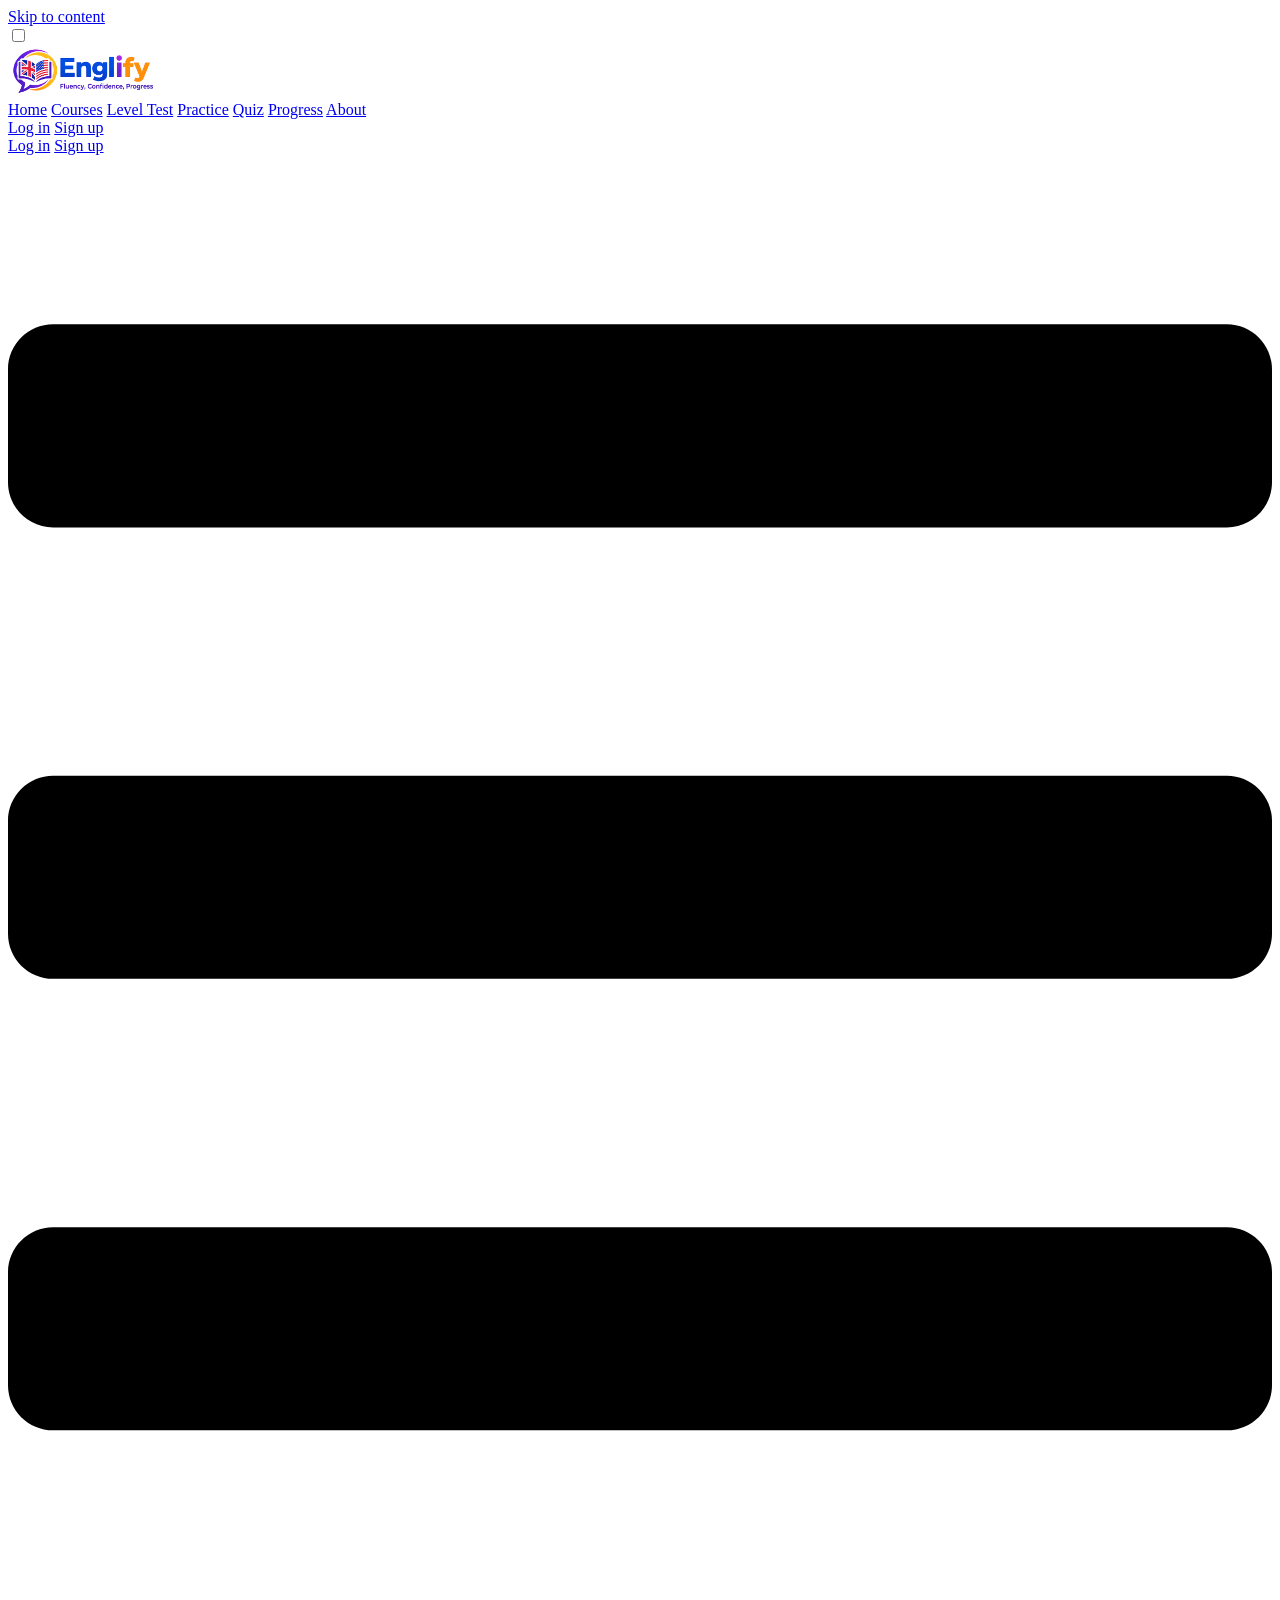
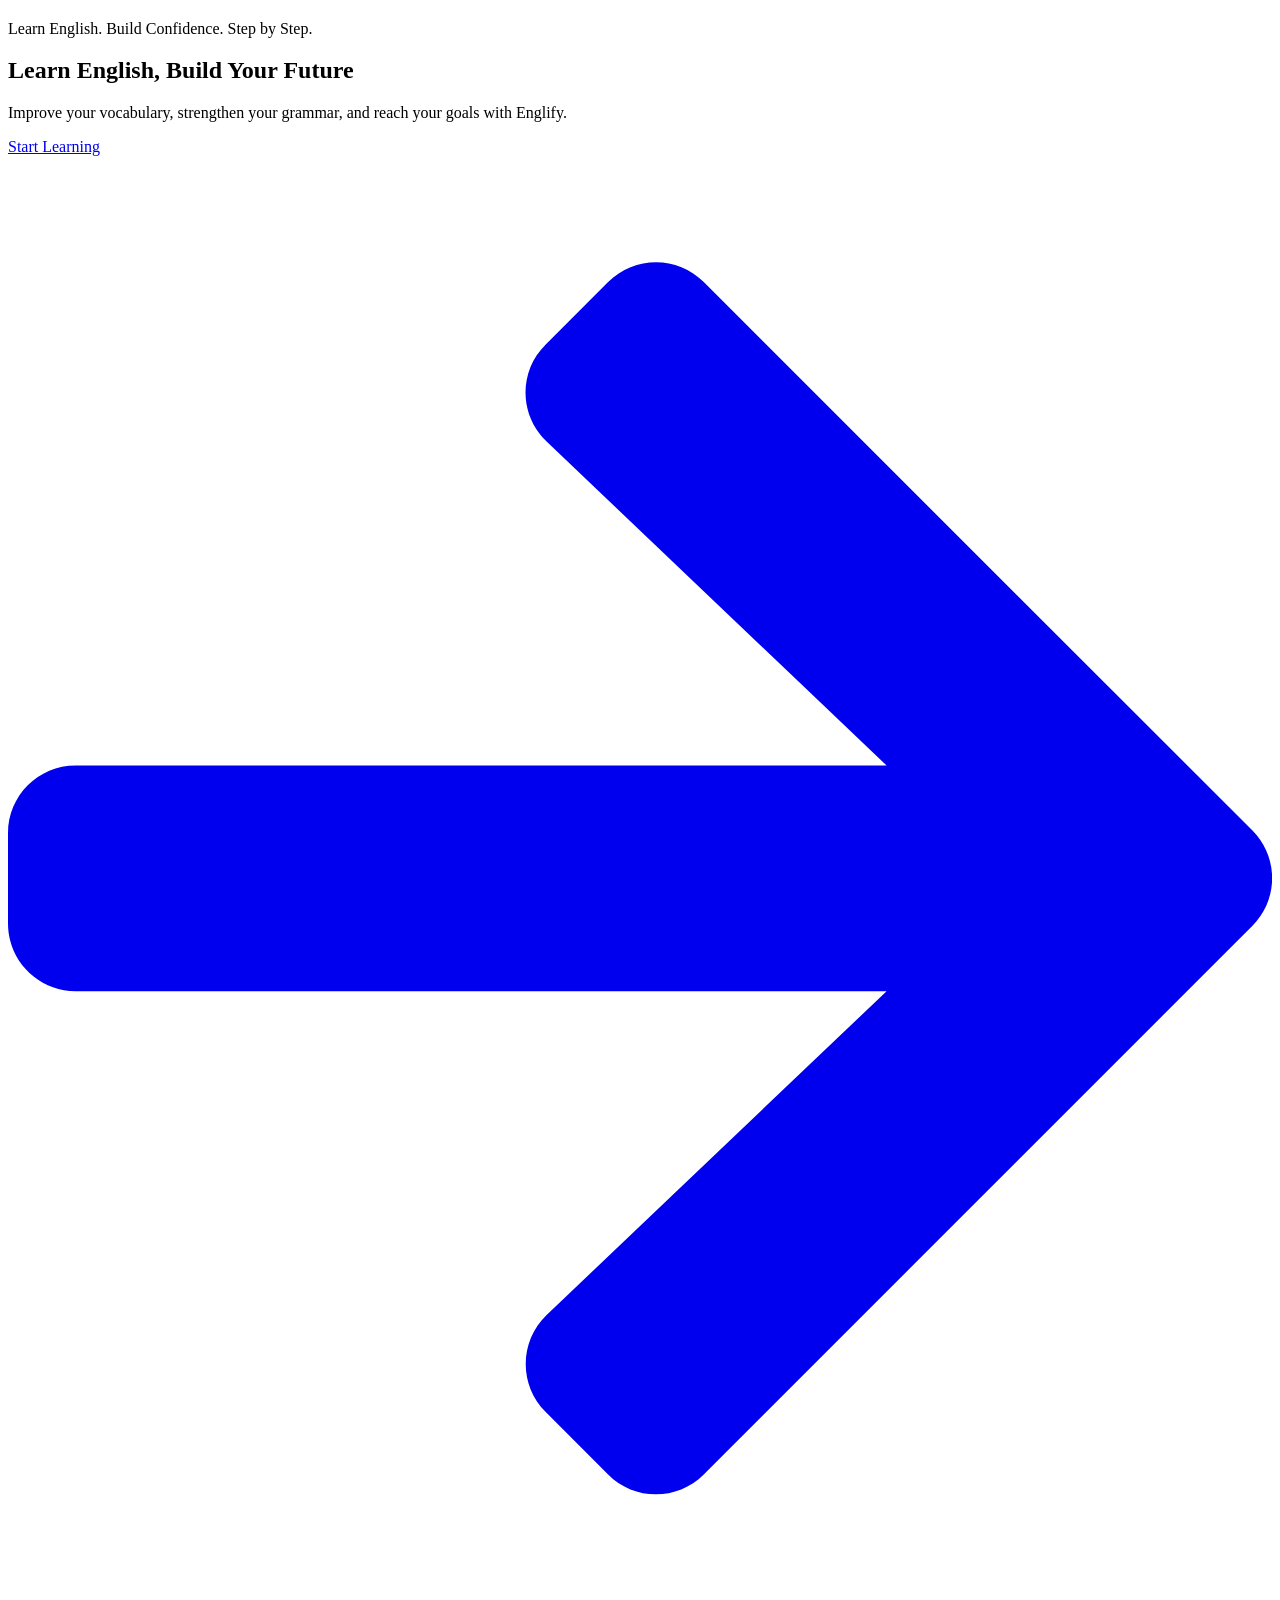
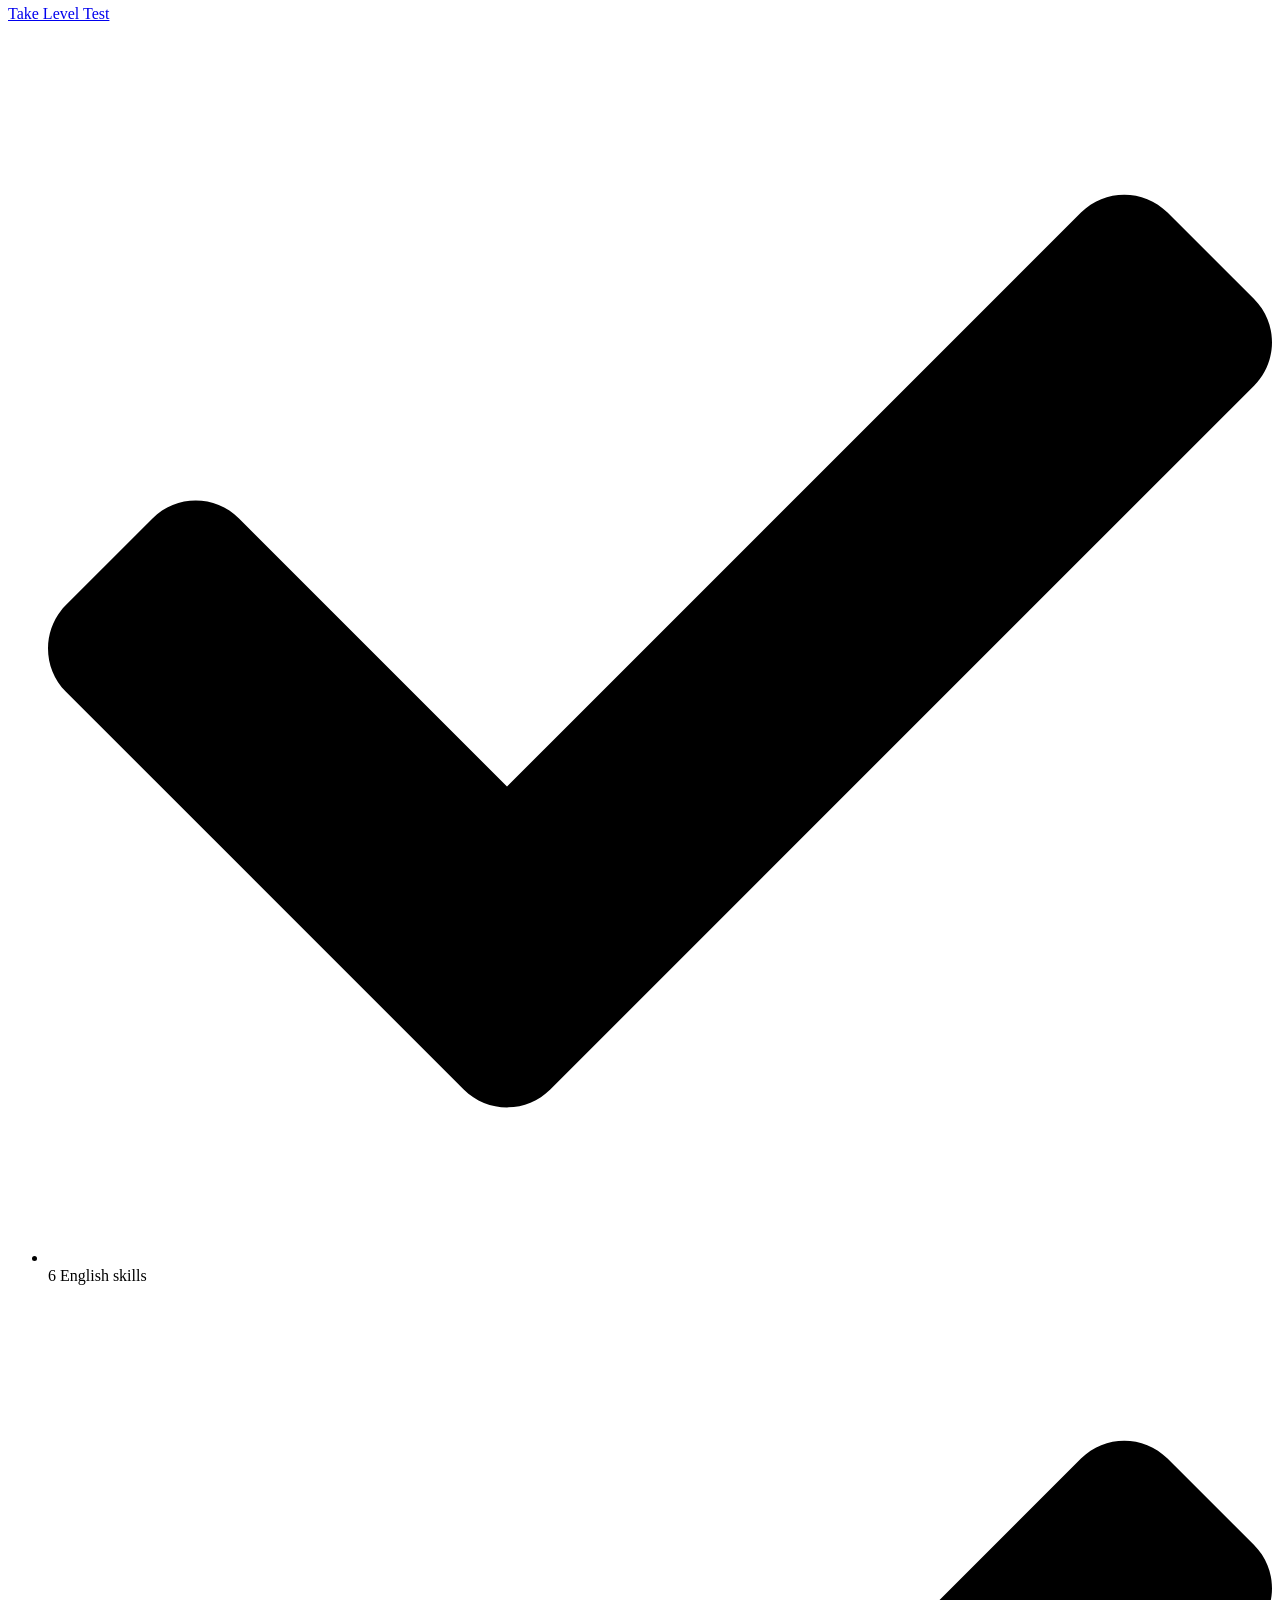
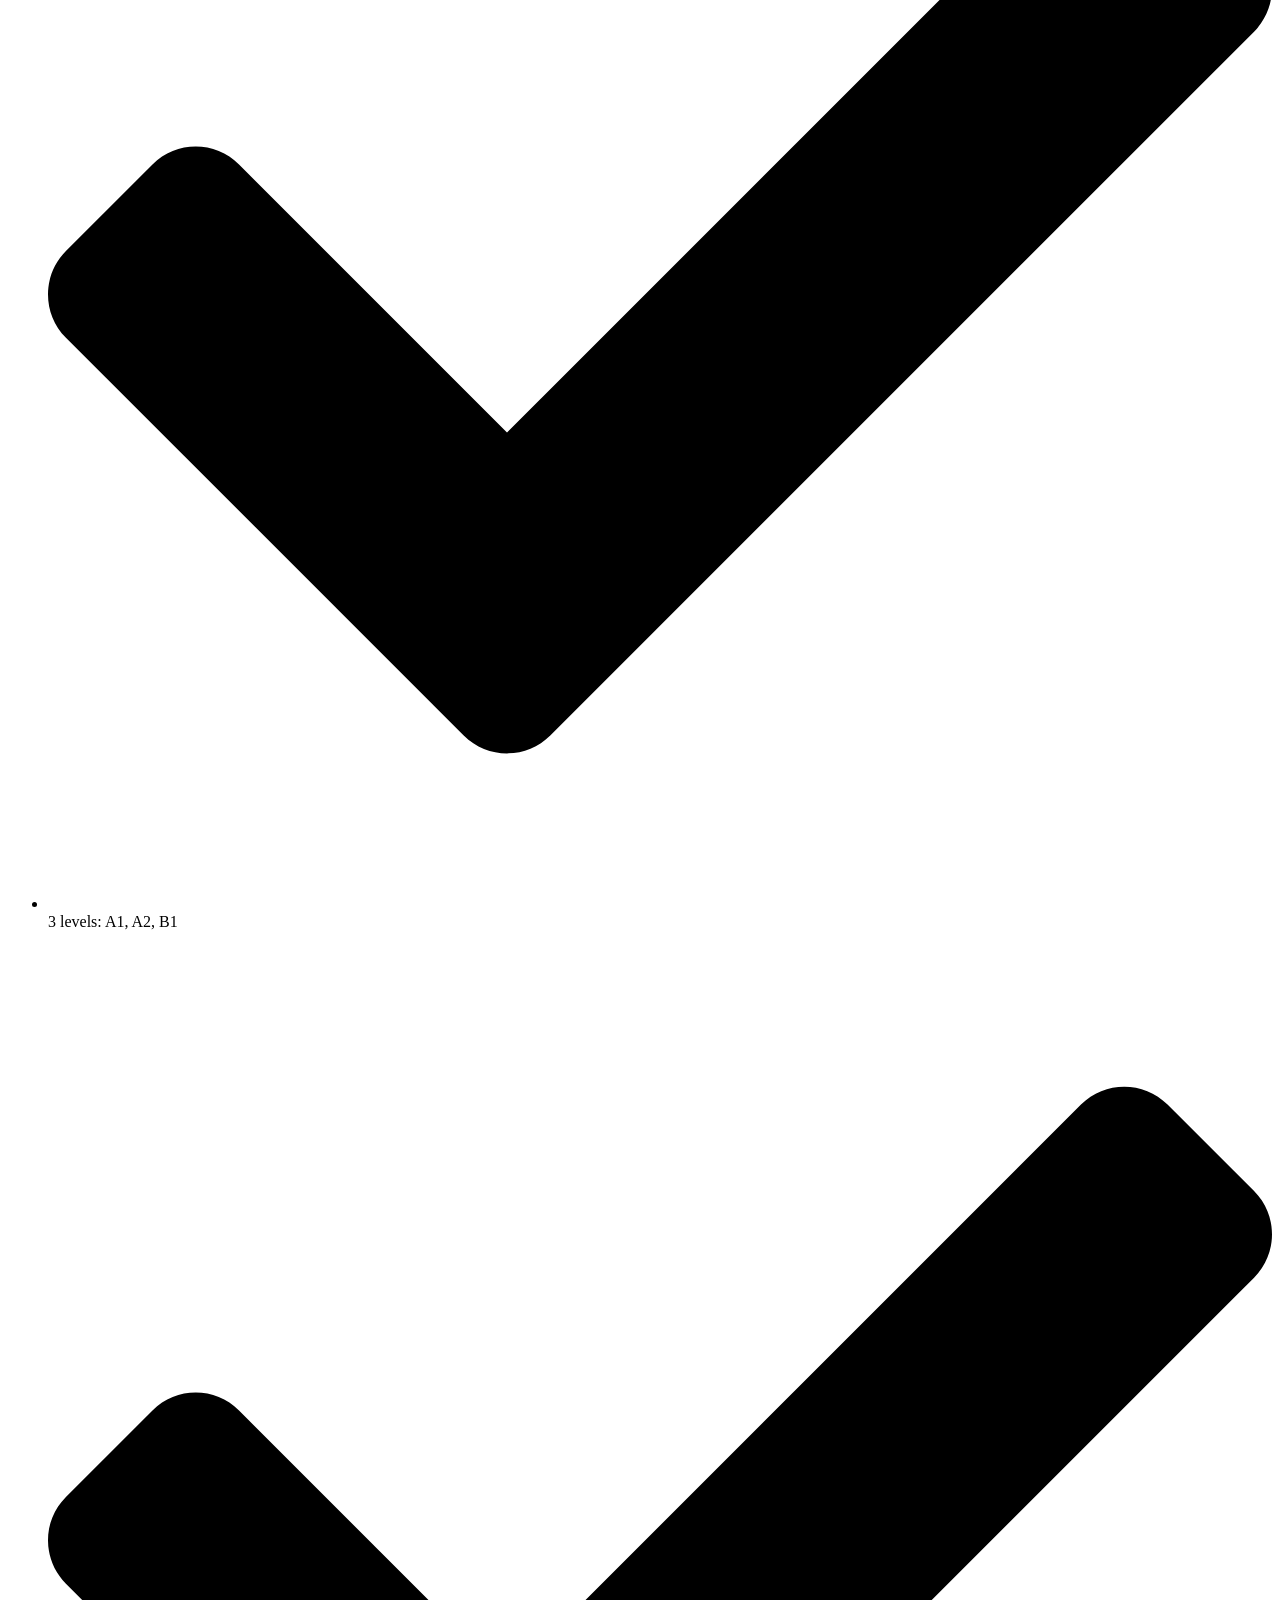
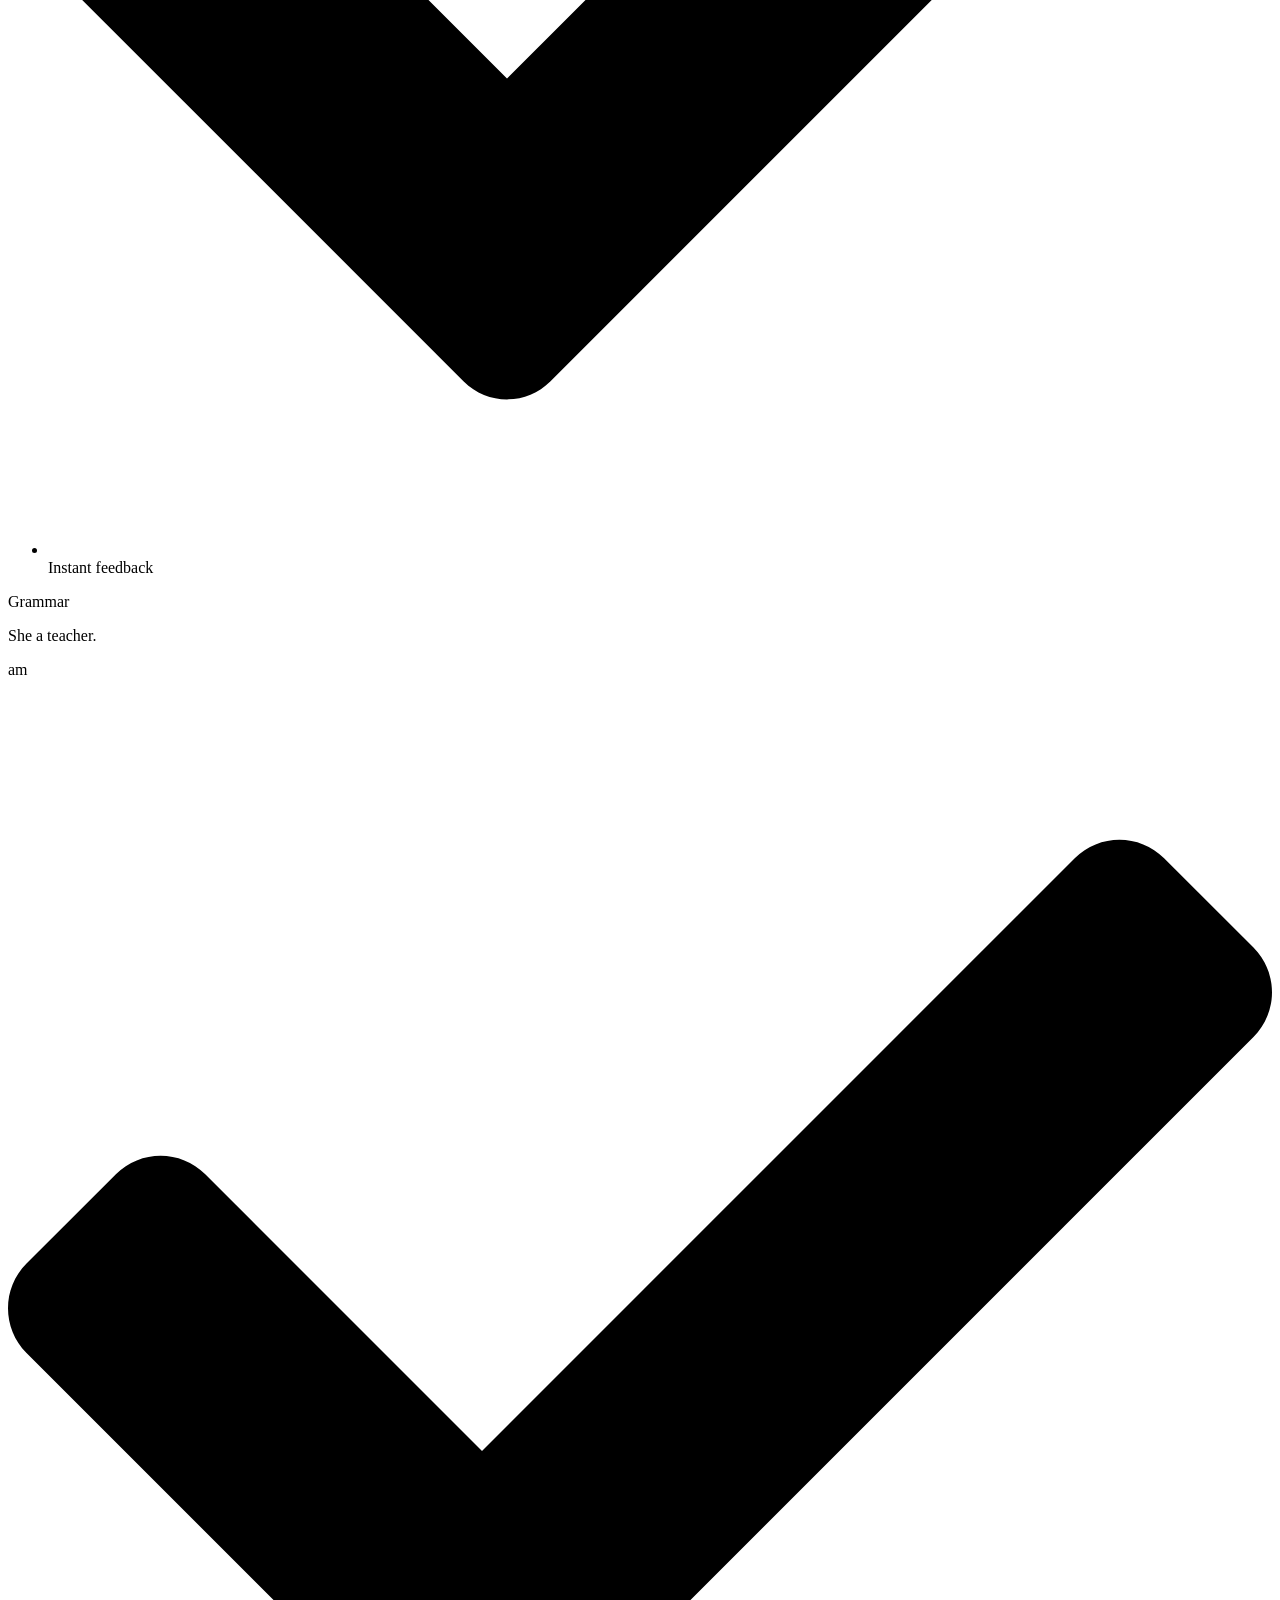
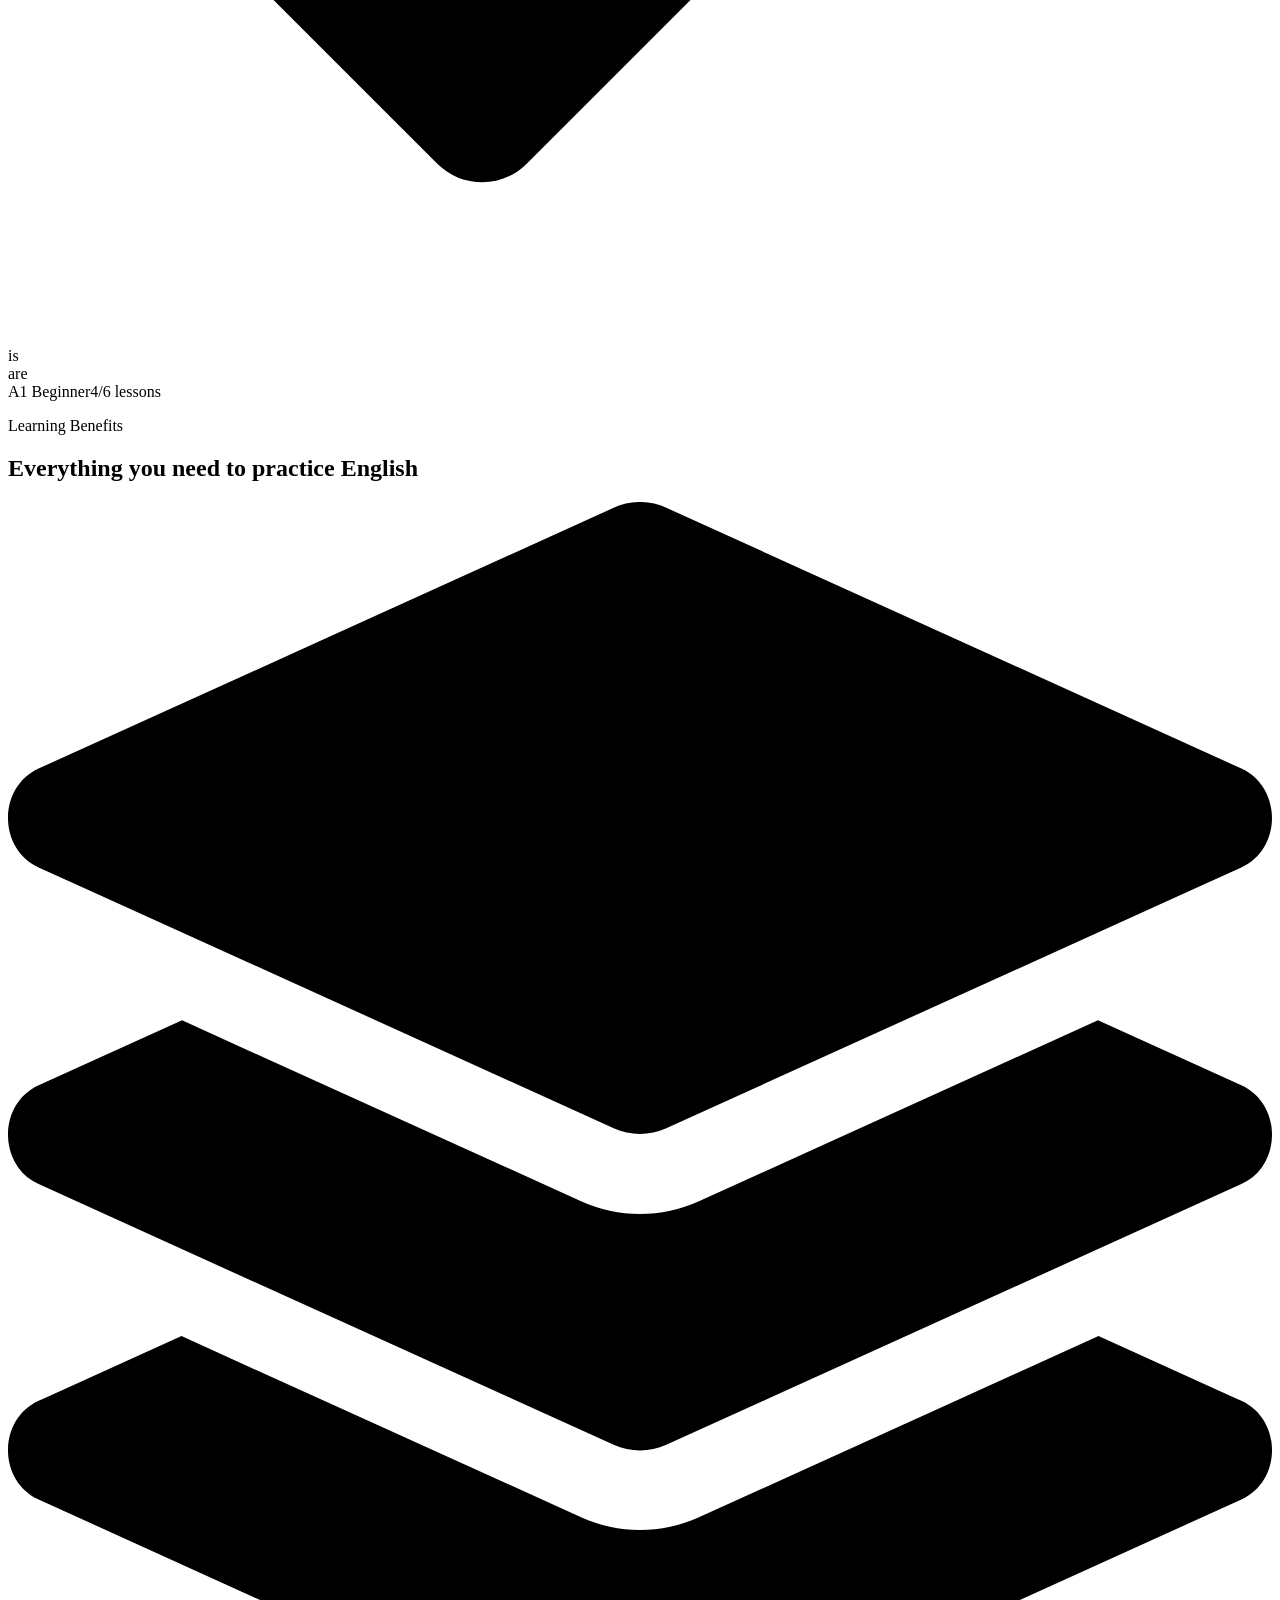
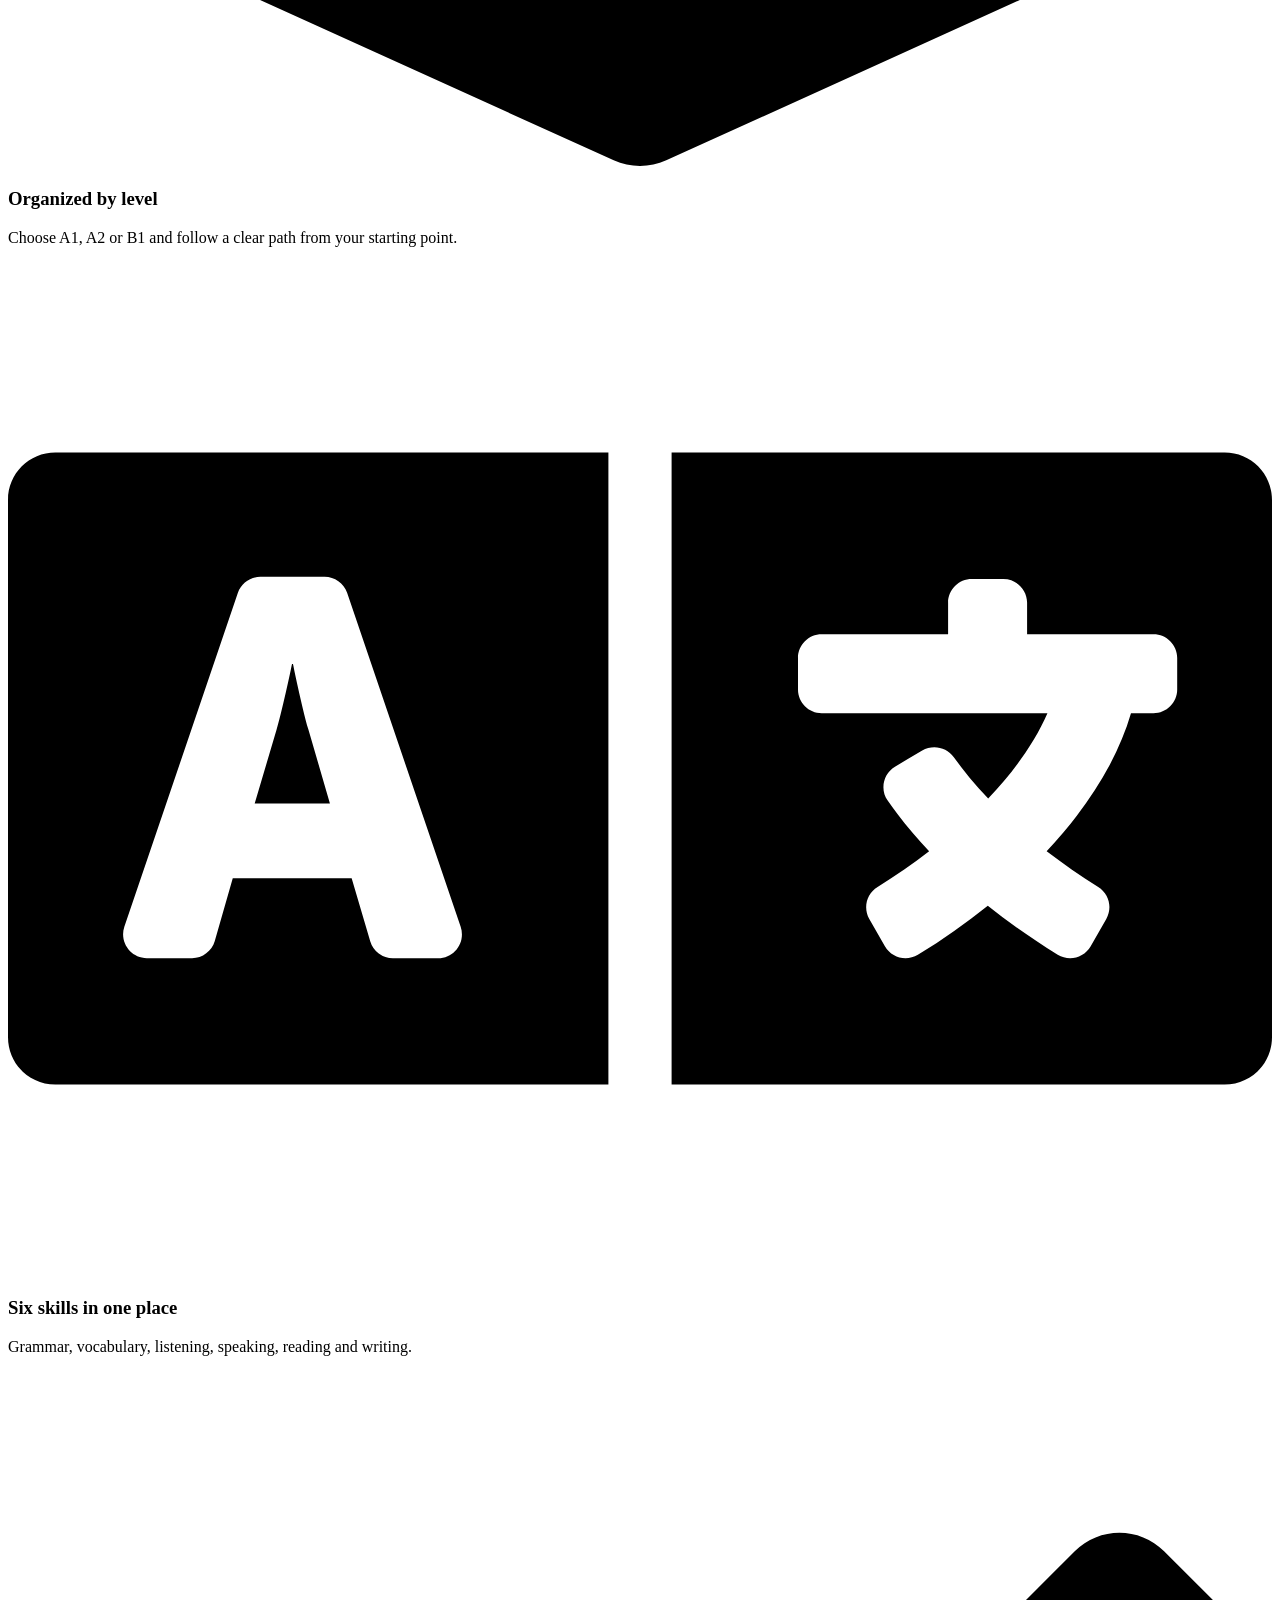
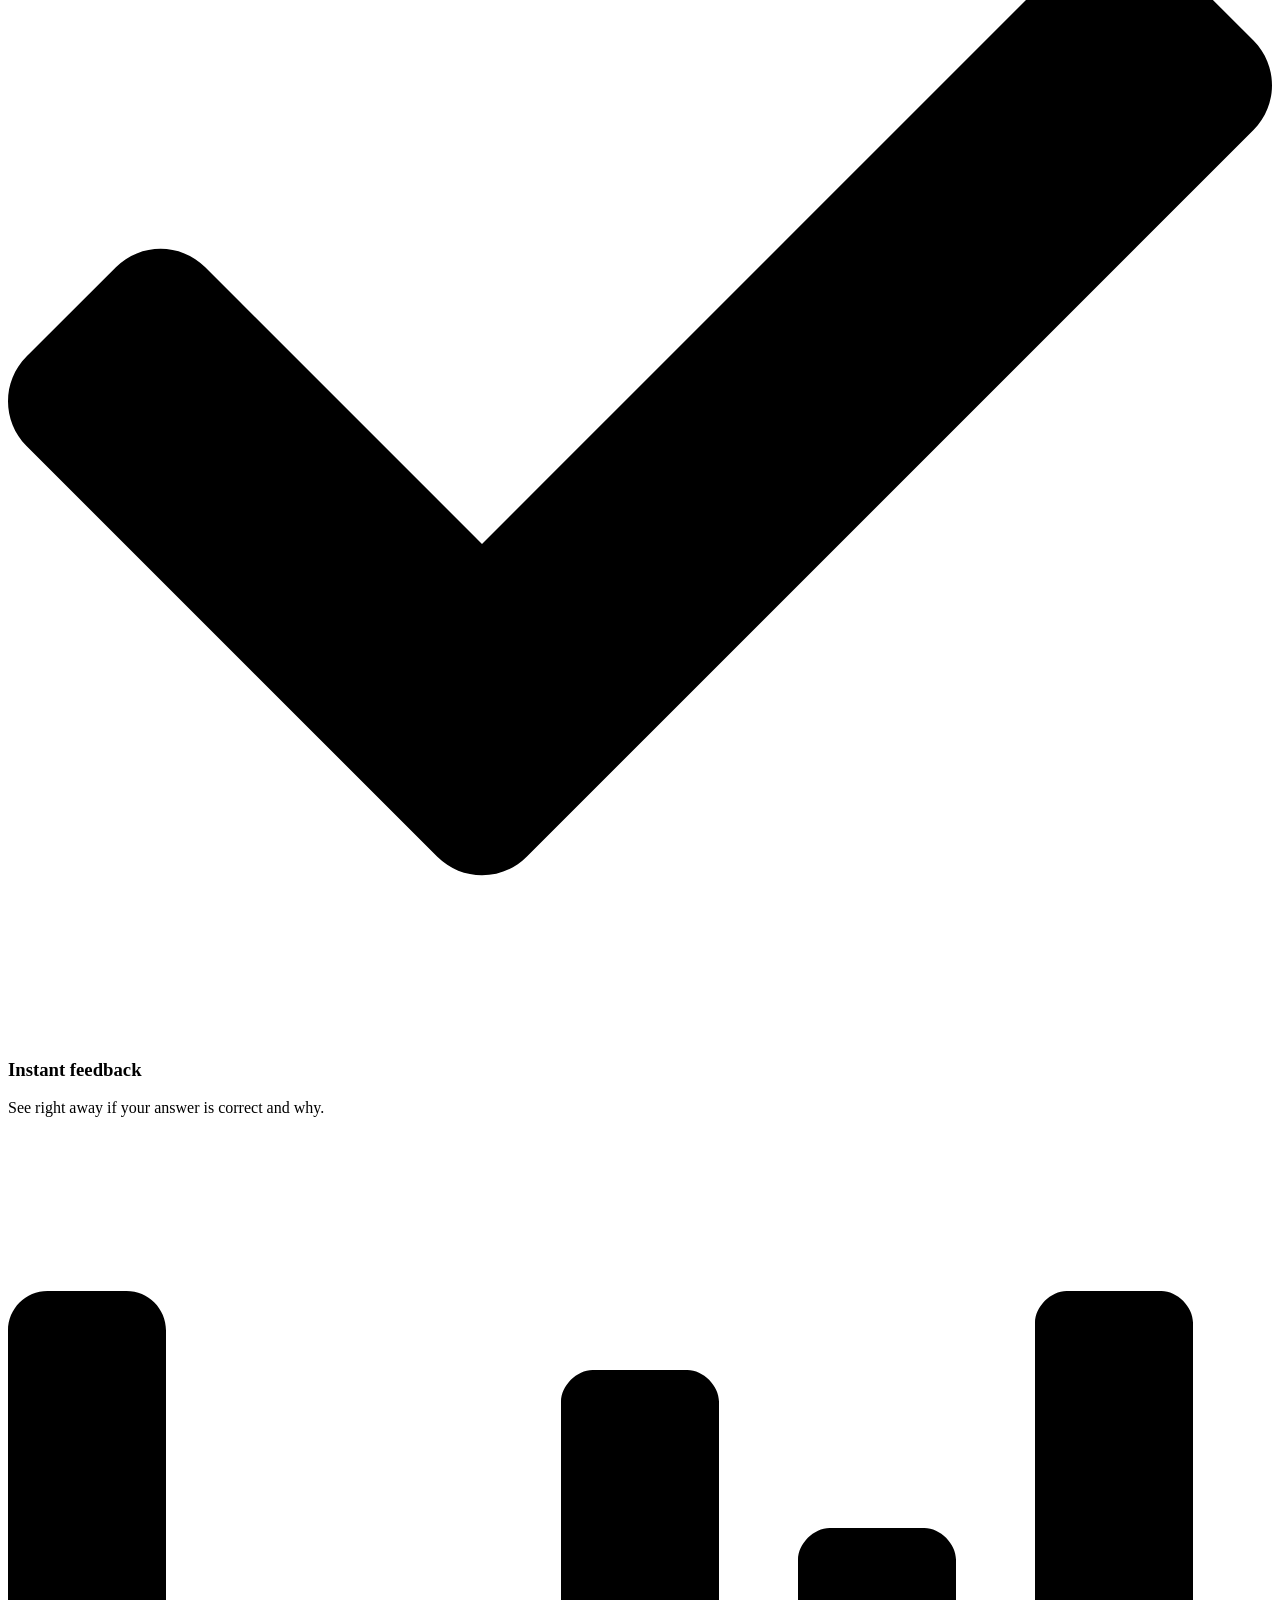
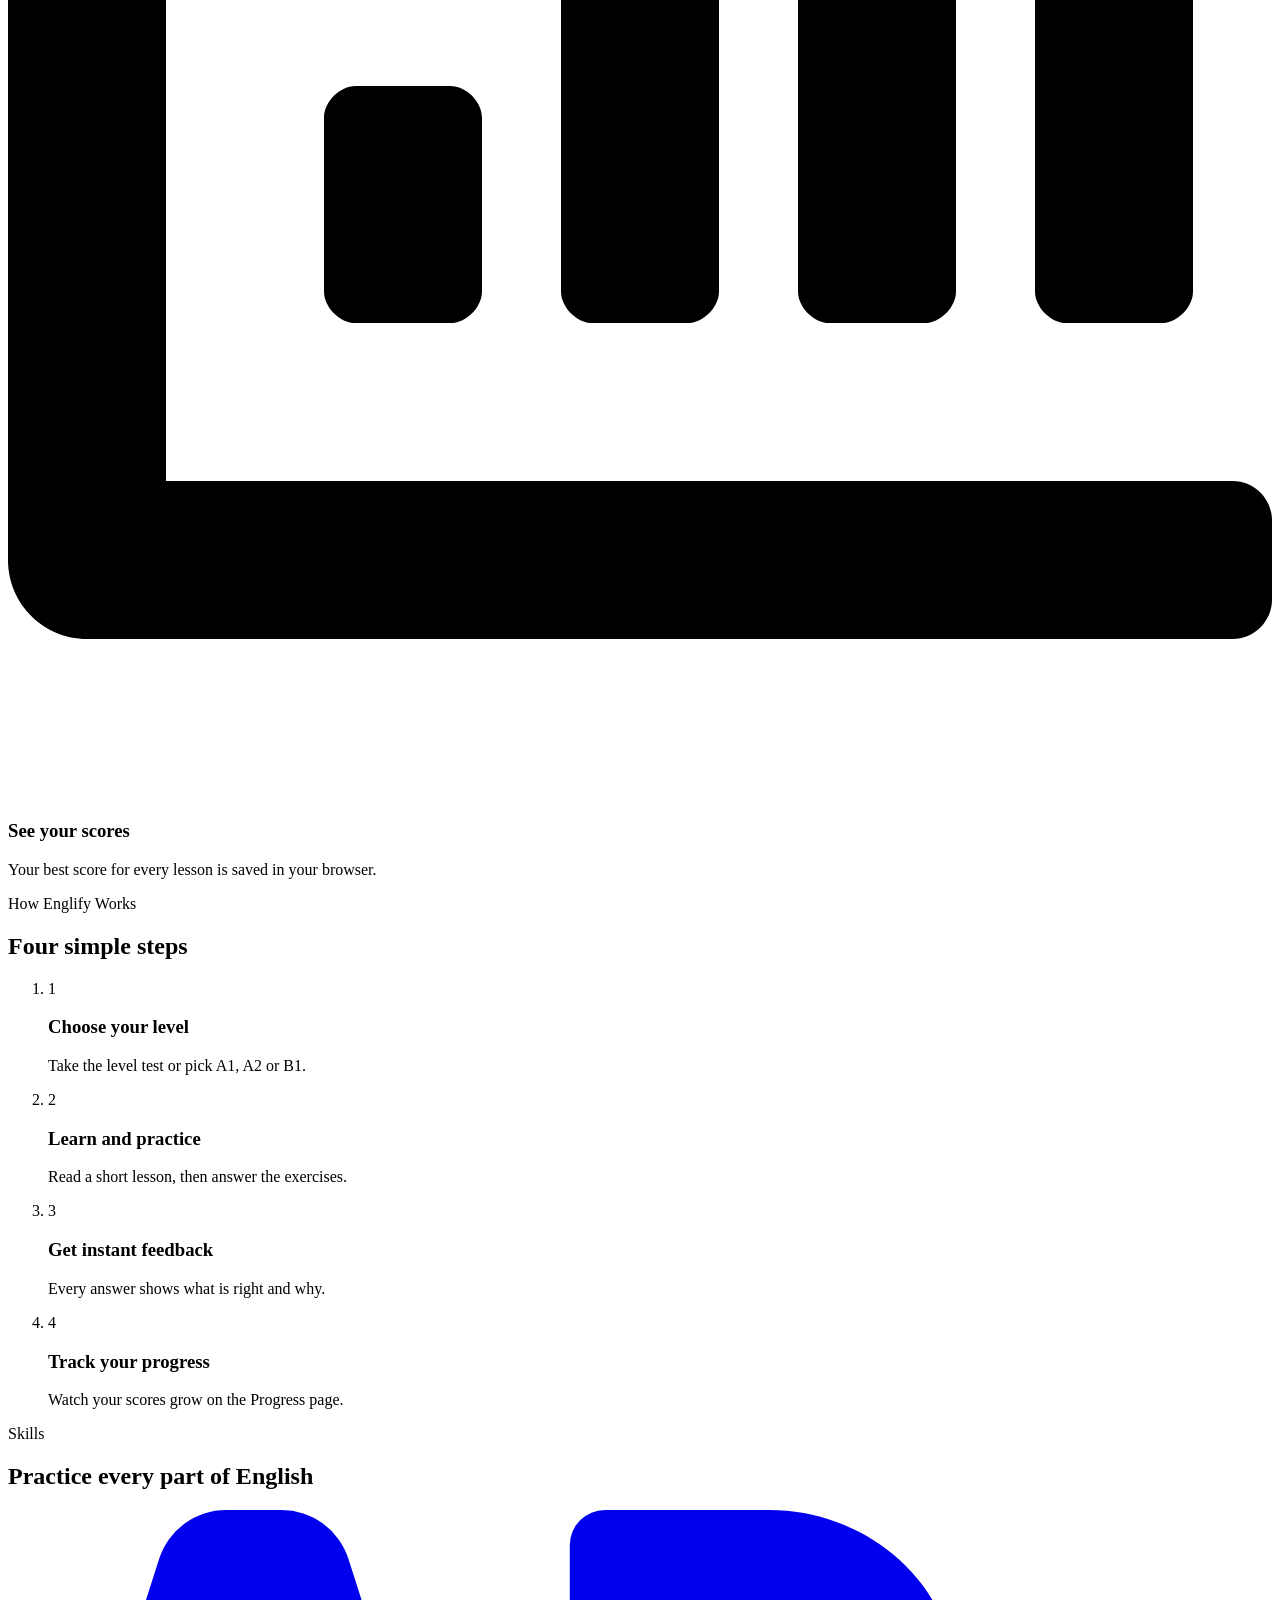
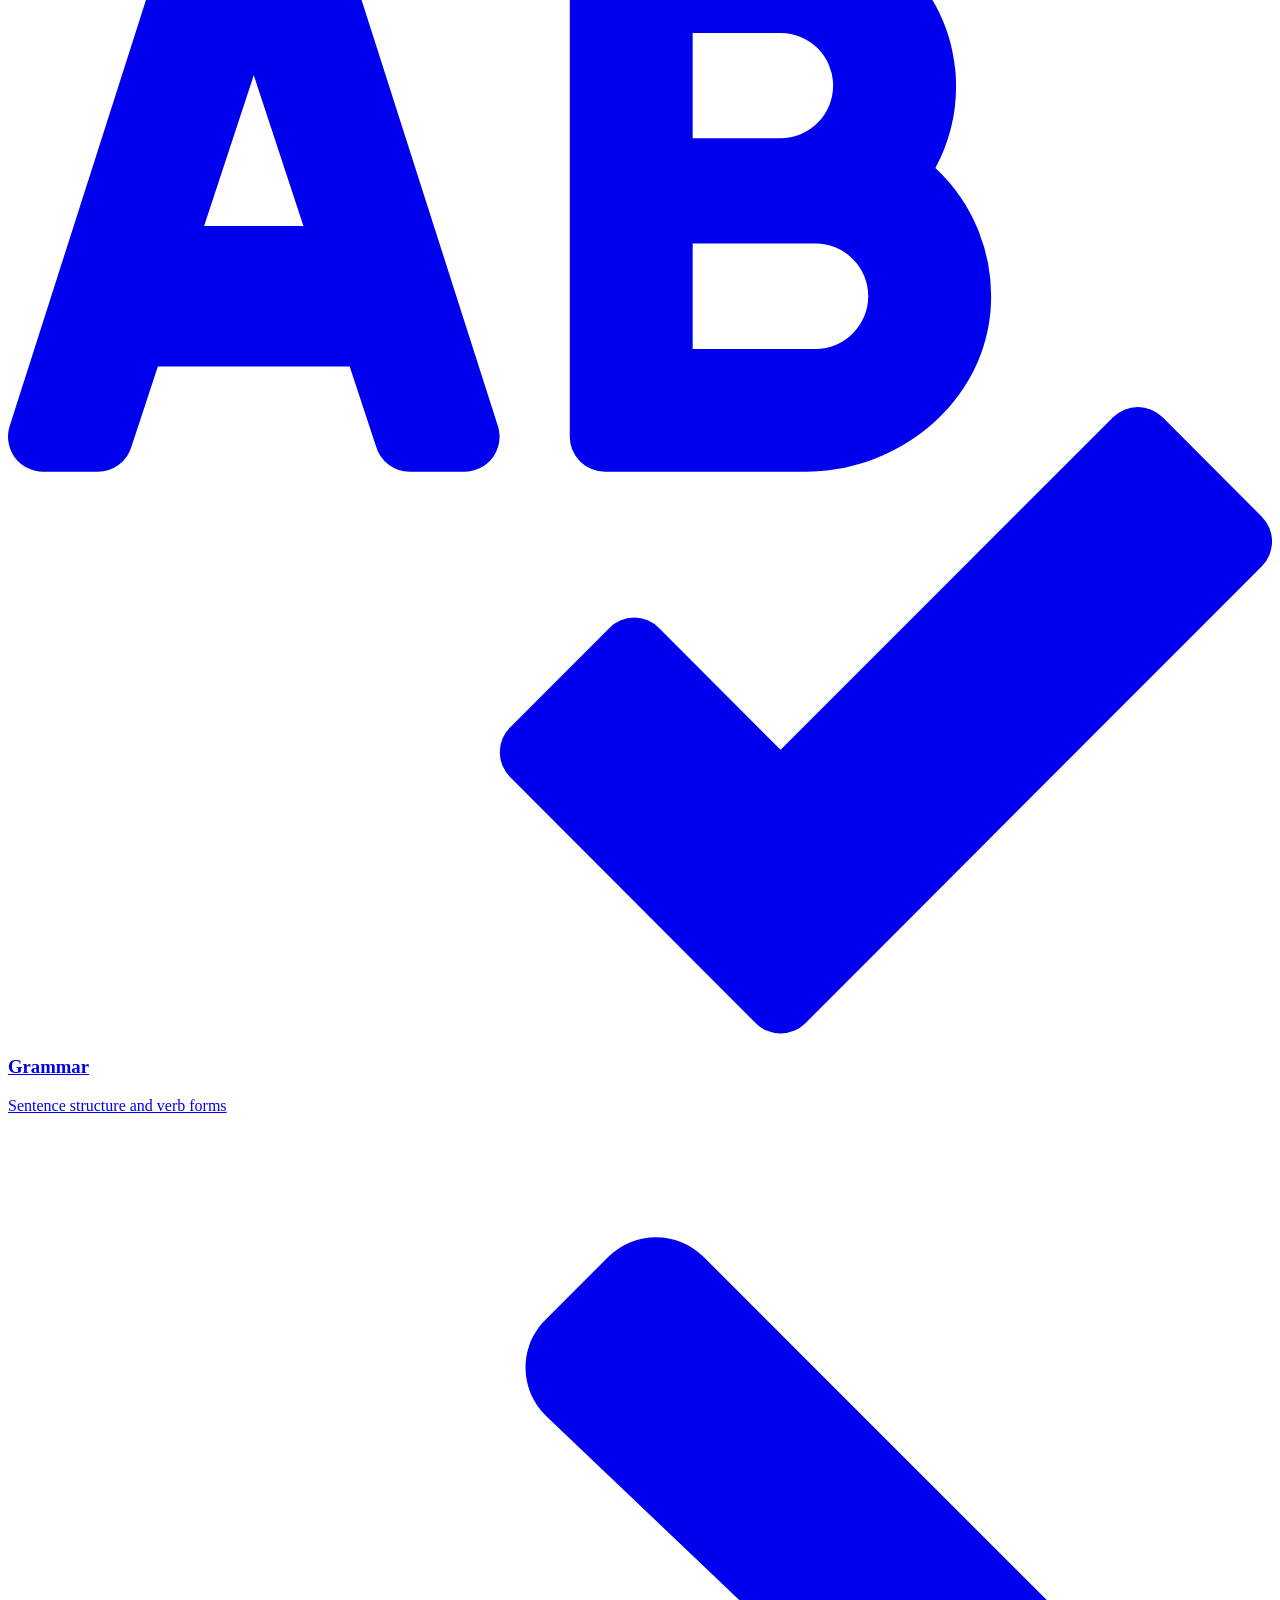
==== index.html @ 9cf42089 "Sructure_code" ====
<!DOCTYPE html>
<html lang="en">
<head>
  <meta charset="utf-8">
  <meta name="viewport" content="width=device-width, initial-scale=1, viewport-fit=cover">
  <title>Englify: Fluency, Confidence, Progress | Englify</title>
  <meta name="description" content="Englify is a small web-based English learning website. Learn English step by step with lessons, practice and quizzes.">
  <meta name="theme-color" content="#1557D6">
  <link rel="icon" type="image/png" href="assets/favicon.png">
  <link rel="preconnect" href="https://fonts.googleapis.com">
  <link rel="preconnect" href="https://fonts.gstatic.com" crossorigin>
  <link href="https://fonts.googleapis.com/css2?family=Inter:wght@400;500;600;700;800&amp;display=swap" rel="stylesheet">
  <link rel="stylesheet" href="css/style.css">
</head>
<body>
  <a class="skip-link" href="#main">Skip to content</a>

  <header class="site-header">
    <input type="checkbox" id="navToggle" class="nav-toggle sr-only" aria-label="Open or close the menu">
    <div class="container header-inner">
      <a class="brand" href="index.html" aria-label="Englify home">
        <img src="assets/logo.png" alt="Englify: Fluency, Confidence, Progress" width="150" height="51">
      </a>
      <nav class="main-nav" aria-label="Main">
          <a data-nav="home" href="index.html" class="active" aria-current="page">Home</a>
          <a data-nav="courses" href="courses.html">Courses</a>
          <a data-nav="level-test" href="level-test.html">Level Test</a>
          <a data-nav="practice" href="practice.html">Practice</a>
          <a data-nav="quiz" href="quiz.html">Quiz</a>
          <a data-nav="progress" href="progress.html">Progress</a>
          <a data-nav="about" href="about.html">About</a>
        <div class="nav-auth">
          <a class="btn btn-secondary" href="login.html">Log in</a>
          <a class="btn btn-primary" href="signup.html">Sign up</a>
        </div>
      </nav>
      <div class="header-actions">
        <div class="user-slot">
          <a class="btn btn-secondary btn-sm" href="login.html">Log in</a>
          <a class="btn btn-primary btn-sm hide-sm" href="signup.html">Sign up</a>
        </div>
        <label for="navToggle" class="icon-btn menu-btn" aria-hidden="true"><svg class="i" viewBox="0 0 448 512" fill="currentColor" aria-hidden="true" focusable="false"><path d="M16 132h416c8.837 0 16-7.163 16-16V76c0-8.837-7.163-16-16-16H16C7.163 60 0 67.163 0 76v40c0 8.837 7.163 16 16 16zm0 160h416c8.837 0 16-7.163 16-16v-40c0-8.837-7.163-16-16-16H16c-8.837 0-16 7.163-16 16v40c0 8.837 7.163 16 16 16zm0 160h416c8.837 0 16-7.163 16-16v-40c0-8.837-7.163-16-16-16H16c-8.837 0-16 7.163-16 16v40c0 8.837 7.163 16 16 16z"></path></svg></label>
      </div>
    </div>
  </header>

  <main id="main" tabindex="-1">

    <section class="hero"><div class="container hero-grid"><div class="hero-copy">
      <p class="eyebrow">Learn English. Build Confidence. Step by Step.</p>
      <h1>Learn English, <span class="grad-text">Build Your Future</span></h1>
      <p class="lead">Improve your vocabulary, strengthen your grammar, and reach your goals with Englify.</p>
      <div class="hero-cta"><a class="btn btn-primary btn-lg" href="courses.html">Start Learning <svg class="i" viewBox="0 0 448 512" fill="currentColor" aria-hidden="true" focusable="false"><path d="M190.5 66.9l22.2-22.2c9.4-9.4 24.6-9.4 33.9 0L441 239c9.4 9.4 9.4 24.6 0 33.9L246.6 467.3c-9.4 9.4-24.6 9.4-33.9 0l-22.2-22.2c-9.5-9.5-9.3-25 .4-34.3L311.4 296H24c-13.3 0-24-10.7-24-24v-32c0-13.3 10.7-24 24-24h287.4L190.9 101.2c-9.8-9.3-10-24.8-.4-34.3z"></path></svg></a><a class="btn btn-secondary btn-lg" href="level-test.html">Take Level Test</a></div>
      <ul class="hero-points"><li><svg class="i" viewBox="0 0 512 512" fill="currentColor" aria-hidden="true" focusable="false"><path d="M173.898 439.404l-166.4-166.4c-9.997-9.997-9.997-26.206 0-36.204l36.203-36.204c9.997-9.998 26.207-9.998 36.204 0L192 312.69 432.095 72.596c9.997-9.997 26.207-9.997 36.204 0l36.203 36.204c9.997 9.997 9.997 26.206 0 36.204l-294.4 294.401c-9.998 9.997-26.207 9.997-36.204-.001z"></path></svg> 6 English skills</li><li><svg class="i" viewBox="0 0 512 512" fill="currentColor" aria-hidden="true" focusable="false"><path d="M173.898 439.404l-166.4-166.4c-9.997-9.997-9.997-26.206 0-36.204l36.203-36.204c9.997-9.998 26.207-9.998 36.204 0L192 312.69 432.095 72.596c9.997-9.997 26.207-9.997 36.204 0l36.203 36.204c9.997 9.997 9.997 26.206 0 36.204l-294.4 294.401c-9.998 9.997-26.207 9.997-36.204-.001z"></path></svg> 3 levels: A1, A2, B1</li><li><svg class="i" viewBox="0 0 512 512" fill="currentColor" aria-hidden="true" focusable="false"><path d="M173.898 439.404l-166.4-166.4c-9.997-9.997-9.997-26.206 0-36.204l36.203-36.204c9.997-9.998 26.207-9.998 36.204 0L192 312.69 432.095 72.596c9.997-9.997 26.207-9.997 36.204 0l36.203 36.204c9.997 9.997 9.997 26.206 0 36.204l-294.4 294.401c-9.998 9.997-26.207 9.997-36.204-.001z"></path></svg> Instant feedback</li></ul>
    </div>
    <div class="hero-visual" aria-hidden="true">
      <div class="hv hv-quiz"><span class="tag tag-blue">Grammar</span><p>She <span class="blank"></span> a teacher.</p><div class="hv-opt">am</div><div class="hv-opt ok"><svg class="i" viewBox="0 0 512 512" fill="currentColor" aria-hidden="true" focusable="false"><path d="M173.898 439.404l-166.4-166.4c-9.997-9.997-9.997-26.206 0-36.204l36.203-36.204c9.997-9.998 26.207-9.998 36.204 0L192 312.69 432.095 72.596c9.997-9.997 26.207-9.997 36.204 0l36.203 36.204c9.997 9.997 9.997 26.206 0 36.204l-294.4 294.401c-9.998 9.997-26.207 9.997-36.204-.001z"></path></svg> is</div><div class="hv-opt">are</div></div>
      <div class="hv hv-level"><div class="hv-level-top"><span class="tag tag-blue">A1 Beginner</span><span>4/6 lessons</span></div><div class="bar"><span class="fill-purple" style="width:67%"></span></div></div>
    </div></div></section>

    <section class="section"><div class="container"><div class="section-head"><p class="eyebrow">Learning Benefits</p><h2>Everything you need to practice English</h2></div><div class="grid grid-4">
      <article class="card feature"><span class="bubble tone-blue bubble-lg"><svg class="i" viewBox="0 0 512 512" fill="currentColor" aria-hidden="true" focusable="false"><path d="M12.41 148.02l232.94 105.67c6.8 3.09 14.49 3.09 21.29 0l232.94-105.67c16.55-7.51 16.55-32.52 0-40.03L266.65 2.31a25.607 25.607 0 0 0-21.29 0L12.41 107.98c-16.55 7.51-16.55 32.53 0 40.04zm487.18 88.28l-58.09-26.33-161.64 73.27c-7.56 3.43-15.59 5.17-23.86 5.17s-16.29-1.74-23.86-5.17L70.51 209.97l-58.1 26.33c-16.55 7.5-16.55 32.5 0 40l232.94 105.59c6.8 3.08 14.49 3.08 21.29 0L499.59 276.3c16.55-7.5 16.55-32.5 0-40zm0 127.8l-57.87-26.23-161.86 73.37c-7.56 3.43-15.59 5.17-23.86 5.17s-16.29-1.74-23.86-5.17L70.29 337.87 12.41 364.1c-16.55 7.5-16.55 32.5 0 40l232.94 105.59c6.8 3.08 14.49 3.08 21.29 0L499.59 404.1c16.55-7.5 16.55-32.5 0-40z"></path></svg></span><h3>Organized by level</h3><p>Choose A1, A2 or B1 and follow a clear path from your starting point.</p></article>
      <article class="card feature"><span class="bubble tone-purple bubble-lg"><svg class="i" viewBox="0 0 640 512" fill="currentColor" aria-hidden="true" focusable="false"><path d="M152.1 236.2c-3.5-12.1-7.8-33.2-7.8-33.2h-.5s-4.3 21.1-7.8 33.2l-11.1 37.5H163zM616 96H336v320h280c13.3 0 24-10.7 24-24V120c0-13.3-10.7-24-24-24zm-24 120c0 6.6-5.4 12-12 12h-11.4c-6.9 23.6-21.7 47.4-42.7 69.9 8.4 6.4 17.1 12.5 26.1 18 5.5 3.4 7.3 10.5 4.1 16.2l-7.9 13.9c-3.4 5.9-10.9 7.8-16.7 4.3-12.6-7.8-24.5-16.1-35.4-24.9-10.9 8.7-22.7 17.1-35.4 24.9-5.8 3.5-13.3 1.6-16.7-4.3l-7.9-13.9c-3.2-5.6-1.4-12.8 4.2-16.2 9.3-5.7 18-11.7 26.1-18-7.9-8.4-14.9-17-21-25.7-4-5.7-2.2-13.6 3.7-17.1l6.5-3.9 7.3-4.3c5.4-3.2 12.4-1.7 16 3.4 5 7 10.8 14 17.4 20.9 13.5-14.2 23.8-28.9 30-43.2H412c-6.6 0-12-5.4-12-12v-16c0-6.6 5.4-12 12-12h64v-16c0-6.6 5.4-12 12-12h16c6.6 0 12 5.4 12 12v16h64c6.6 0 12 5.4 12 12zM0 120v272c0 13.3 10.7 24 24 24h280V96H24c-13.3 0-24 10.7-24 24zm58.9 216.1L116.4 167c1.7-4.9 6.2-8.1 11.4-8.1h32.5c5.1 0 9.7 3.3 11.4 8.1l57.5 169.1c2.6 7.8-3.1 15.9-11.4 15.9h-22.9a12 12 0 0 1-11.5-8.6l-9.4-31.9h-60.2l-9.1 31.8c-1.5 5.1-6.2 8.7-11.5 8.7H70.3c-8.2 0-14-8.1-11.4-15.9z"></path></svg></span><h3>Six skills in one place</h3><p>Grammar, vocabulary, listening, speaking, reading and writing.</p></article>
      <article class="card feature"><span class="bubble tone-orange bubble-lg"><svg class="i" viewBox="0 0 512 512" fill="currentColor" aria-hidden="true" focusable="false"><path d="M173.898 439.404l-166.4-166.4c-9.997-9.997-9.997-26.206 0-36.204l36.203-36.204c9.997-9.998 26.207-9.998 36.204 0L192 312.69 432.095 72.596c9.997-9.997 26.207-9.997 36.204 0l36.203 36.204c9.997 9.997 9.997 26.206 0 36.204l-294.4 294.401c-9.998 9.997-26.207 9.997-36.204-.001z"></path></svg></span><h3>Instant feedback</h3><p>See right away if your answer is correct and why.</p></article>
      <article class="card feature"><span class="bubble tone-blue bubble-lg"><svg class="i" viewBox="0 0 512 512" fill="currentColor" aria-hidden="true" focusable="false"><path d="M332.8 320h38.4c6.4 0 12.8-6.4 12.8-12.8V172.8c0-6.4-6.4-12.8-12.8-12.8h-38.4c-6.4 0-12.8 6.4-12.8 12.8v134.4c0 6.4 6.4 12.8 12.8 12.8zm96 0h38.4c6.4 0 12.8-6.4 12.8-12.8V76.8c0-6.4-6.4-12.8-12.8-12.8h-38.4c-6.4 0-12.8 6.4-12.8 12.8v230.4c0 6.4 6.4 12.8 12.8 12.8zm-288 0h38.4c6.4 0 12.8-6.4 12.8-12.8v-70.4c0-6.4-6.4-12.8-12.8-12.8h-38.4c-6.4 0-12.8 6.4-12.8 12.8v70.4c0 6.4 6.4 12.8 12.8 12.8zm96 0h38.4c6.4 0 12.8-6.4 12.8-12.8V108.8c0-6.4-6.4-12.8-12.8-12.8h-38.4c-6.4 0-12.8 6.4-12.8 12.8v198.4c0 6.4 6.4 12.8 12.8 12.8zM496 384H64V80c0-8.84-7.16-16-16-16H16C7.16 64 0 71.16 0 80v336c0 17.67 14.33 32 32 32h464c8.84 0 16-7.16 16-16v-32c0-8.84-7.16-16-16-16z"></path></svg></span><h3>See your scores</h3><p>Your best score for every lesson is saved in your browser.</p></article>
    </div></div></section>

    <section class="section section-alt"><div class="container"><div class="section-head"><p class="eyebrow">How Englify Works</p><h2>Four simple steps</h2></div><ol class="steps">
      <li class="card step"><span class="step-n">1</span><h3>Choose your level</h3><p>Take the level test or pick A1, A2 or B1.</p></li>
      <li class="card step"><span class="step-n">2</span><h3>Learn and practice</h3><p>Read a short lesson, then answer the exercises.</p></li>
      <li class="card step"><span class="step-n">3</span><h3>Get instant feedback</h3><p>Every answer shows what is right and why.</p></li>
      <li class="card step"><span class="step-n">4</span><h3>Track your progress</h3><p>Watch your scores grow on the Progress page.</p></li>
    </ol></div></section>

    <section class="section"><div class="container"><div class="section-head"><p class="eyebrow">Skills</p><h2>Practice every part of English</h2></div><div class="grid grid-3">
      <a class="card skill-card tone-blue" href="lesson-a1-grammar.html"><span class="bubble tone-blue bubble-lg"><svg class="i" viewBox="0 0 576 512" fill="currentColor" aria-hidden="true" focusable="false"><path d="M272 256h91.36c43.2 0 82-32.2 84.51-75.34a79.82 79.82 0 0 0-25.26-63.07 79.81 79.81 0 0 0 9.06-44.91C427.9 30.57 389.3 0 347 0h-75a16 16 0 0 0-16 16v224a16 16 0 0 0 16 16zm40-200h40a24 24 0 0 1 0 48h-40zm0 96h56a24 24 0 0 1 0 48h-56zM155.12 22.25A32 32 0 0 0 124.64 0H99.36a32 32 0 0 0-30.48 22.25L.59 235.73A16 16 0 0 0 16 256h24.93a16 16 0 0 0 15.42-11.73L68.29 208h87.42l11.94 36.27A16 16 0 0 0 183.07 256H208a16 16 0 0 0 15.42-20.27zM89.37 144L112 75.3l22.63 68.7zm482 132.48l-45.21-45.3a15.88 15.88 0 0 0-22.59 0l-151.5 151.5-55.41-55.5a15.88 15.88 0 0 0-22.59 0l-45.3 45.3a16 16 0 0 0 0 22.59l112 112.21a15.89 15.89 0 0 0 22.6 0l208-208.21a16 16 0 0 0-.02-22.59z"></path></svg></span><div><h3>Grammar</h3><p>Sentence structure and verb forms</p></div><svg class="i go" viewBox="0 0 448 512" fill="currentColor" aria-hidden="true" focusable="false"><path d="M190.5 66.9l22.2-22.2c9.4-9.4 24.6-9.4 33.9 0L441 239c9.4 9.4 9.4 24.6 0 33.9L246.6 467.3c-9.4 9.4-24.6 9.4-33.9 0l-22.2-22.2c-9.5-9.5-9.3-25 .4-34.3L311.4 296H24c-13.3 0-24-10.7-24-24v-32c0-13.3 10.7-24 24-24h287.4L190.9 101.2c-9.8-9.3-10-24.8-.4-34.3z"></path></svg></a>
      <a class="card skill-card tone-purple" href="lesson-a1-vocabulary.html"><span class="bubble tone-purple bubble-lg"><svg class="i" viewBox="0 0 640 512" fill="currentColor" aria-hidden="true" focusable="false"><path d="M152.1 236.2c-3.5-12.1-7.8-33.2-7.8-33.2h-.5s-4.3 21.1-7.8 33.2l-11.1 37.5H163zM616 96H336v320h280c13.3 0 24-10.7 24-24V120c0-13.3-10.7-24-24-24zm-24 120c0 6.6-5.4 12-12 12h-11.4c-6.9 23.6-21.7 47.4-42.7 69.9 8.4 6.4 17.1 12.5 26.1 18 5.5 3.4 7.3 10.5 4.1 16.2l-7.9 13.9c-3.4 5.9-10.9 7.8-16.7 4.3-12.6-7.8-24.5-16.1-35.4-24.9-10.9 8.7-22.7 17.1-35.4 24.9-5.8 3.5-13.3 1.6-16.7-4.3l-7.9-13.9c-3.2-5.6-1.4-12.8 4.2-16.2 9.3-5.7 18-11.7 26.1-18-7.9-8.4-14.9-17-21-25.7-4-5.7-2.2-13.6 3.7-17.1l6.5-3.9 7.3-4.3c5.4-3.2 12.4-1.7 16 3.4 5 7 10.8 14 17.4 20.9 13.5-14.2 23.8-28.9 30-43.2H412c-6.6 0-12-5.4-12-12v-16c0-6.6 5.4-12 12-12h64v-16c0-6.6 5.4-12 12-12h16c6.6 0 12 5.4 12 12v16h64c6.6 0 12 5.4 12 12zM0 120v272c0 13.3 10.7 24 24 24h280V96H24c-13.3 0-24 10.7-24 24zm58.9 216.1L116.4 167c1.7-4.9 6.2-8.1 11.4-8.1h32.5c5.1 0 9.7 3.3 11.4 8.1l57.5 169.1c2.6 7.8-3.1 15.9-11.4 15.9h-22.9a12 12 0 0 1-11.5-8.6l-9.4-31.9h-60.2l-9.1 31.8c-1.5 5.1-6.2 8.7-11.5 8.7H70.3c-8.2 0-14-8.1-11.4-15.9z"></path></svg></span><div><h3>Vocabulary</h3><p>Words, meanings and examples</p></div><svg class="i go" viewBox="0 0 448 512" fill="currentColor" aria-hidden="true" focusable="false"><path d="M190.5 66.9l22.2-22.2c9.4-9.4 24.6-9.4 33.9 0L441 239c9.4 9.4 9.4 24.6 0 33.9L246.6 467.3c-9.4 9.4-24.6 9.4-33.9 0l-22.2-22.2c-9.5-9.5-9.3-25 .4-34.3L311.4 296H24c-13.3 0-24-10.7-24-24v-32c0-13.3 10.7-24 24-24h287.4L190.9 101.2c-9.8-9.3-10-24.8-.4-34.3z"></path></svg></a>
      <a class="card skill-card tone-orange" href="lesson-a1-listening.html"><span class="bubble tone-orange bubble-lg"><svg class="i" viewBox="0 0 512 512" fill="currentColor" aria-hidden="true" focusable="false"><path d="M256 32C114.52 32 0 146.496 0 288v48a32 32 0 0 0 17.689 28.622l14.383 7.191C34.083 431.903 83.421 480 144 480h24c13.255 0 24-10.745 24-24V280c0-13.255-10.745-24-24-24h-24c-31.342 0-59.671 12.879-80 33.627V288c0-105.869 86.131-192 192-192s192 86.131 192 192v1.627C427.671 268.879 399.342 256 368 256h-24c-13.255 0-24 10.745-24 24v176c0 13.255 10.745 24 24 24h24c60.579 0 109.917-48.098 111.928-108.187l14.382-7.191A32 32 0 0 0 512 336v-48c0-141.479-114.496-256-256-256z"></path></svg></span><div><h3>Listening</h3><p>Audio with comprehension questions</p></div><svg class="i go" viewBox="0 0 448 512" fill="currentColor" aria-hidden="true" focusable="false"><path d="M190.5 66.9l22.2-22.2c9.4-9.4 24.6-9.4 33.9 0L441 239c9.4 9.4 9.4 24.6 0 33.9L246.6 467.3c-9.4 9.4-24.6 9.4-33.9 0l-22.2-22.2c-9.5-9.5-9.3-25 .4-34.3L311.4 296H24c-13.3 0-24-10.7-24-24v-32c0-13.3 10.7-24 24-24h287.4L190.9 101.2c-9.8-9.3-10-24.8-.4-34.3z"></path></svg></a>
      <a class="card skill-card tone-blue" href="lesson-a1-speaking.html"><span class="bubble tone-blue bubble-lg"><svg class="i" viewBox="0 0 352 512" fill="currentColor" aria-hidden="true" focusable="false"><path d="M176 352c53.02 0 96-42.98 96-96V96c0-53.02-42.98-96-96-96S80 42.98 80 96v160c0 53.02 42.98 96 96 96zm160-160h-16c-8.84 0-16 7.16-16 16v48c0 74.8-64.49 134.82-140.79 127.38C96.71 376.89 48 317.11 48 250.3V208c0-8.84-7.16-16-16-16H16c-8.84 0-16 7.16-16 16v40.16c0 89.64 63.97 169.55 152 181.69V464H96c-8.84 0-16 7.16-16 16v16c0 8.84 7.16 16 16 16h160c8.84 0 16-7.16 16-16v-16c0-8.84-7.16-16-16-16h-56v-33.77C285.71 418.47 352 344.9 352 256v-48c0-8.84-7.16-16-16-16z"></path></svg></span><div><h3>Speaking</h3><p>Guided speaking prompts</p></div><svg class="i go" viewBox="0 0 448 512" fill="currentColor" aria-hidden="true" focusable="false"><path d="M190.5 66.9l22.2-22.2c9.4-9.4 24.6-9.4 33.9 0L441 239c9.4 9.4 9.4 24.6 0 33.9L246.6 467.3c-9.4 9.4-24.6 9.4-33.9 0l-22.2-22.2c-9.5-9.5-9.3-25 .4-34.3L311.4 296H24c-13.3 0-24-10.7-24-24v-32c0-13.3 10.7-24 24-24h287.4L190.9 101.2c-9.8-9.3-10-24.8-.4-34.3z"></path></svg></a>
      <a class="card skill-card tone-purple" href="lesson-a1-reading.html"><span class="bubble tone-purple bubble-lg"><svg class="i" viewBox="0 0 576 512" fill="currentColor" aria-hidden="true" focusable="false"><path d="M542.22 32.05c-54.8 3.11-163.72 14.43-230.96 55.59-4.64 2.84-7.27 7.89-7.27 13.17v363.87c0 11.55 12.63 18.85 23.28 13.49 69.18-34.82 169.23-44.32 218.7-46.92 16.89-.89 30.02-14.43 30.02-30.66V62.75c.01-17.71-15.35-31.74-33.77-30.7zM264.73 87.64C197.5 46.48 88.58 35.17 33.78 32.05 15.36 31.01 0 45.04 0 62.75V400.6c0 16.24 13.13 29.78 30.02 30.66 49.49 2.6 149.59 12.11 218.77 46.95 10.62 5.35 23.21-1.94 23.21-13.46V100.63c0-5.29-2.62-10.14-7.27-12.99z"></path></svg></span><div><h3>Reading</h3><p>Short passages with questions</p></div><svg class="i go" viewBox="0 0 448 512" fill="currentColor" aria-hidden="true" focusable="false"><path d="M190.5 66.9l22.2-22.2c9.4-9.4 24.6-9.4 33.9 0L441 239c9.4 9.4 9.4 24.6 0 33.9L246.6 467.3c-9.4 9.4-24.6 9.4-33.9 0l-22.2-22.2c-9.5-9.5-9.3-25 .4-34.3L311.4 296H24c-13.3 0-24-10.7-24-24v-32c0-13.3 10.7-24 24-24h287.4L190.9 101.2c-9.8-9.3-10-24.8-.4-34.3z"></path></svg></a>
      <a class="card skill-card tone-orange" href="lesson-a1-writing.html"><span class="bubble tone-orange bubble-lg"><svg class="i" viewBox="0 0 512 512" fill="currentColor" aria-hidden="true" focusable="false"><path d="M290.74 93.24l128.02 128.02-277.99 277.99-114.14 12.6C11.35 513.54-1.56 500.62.14 485.34l12.7-114.22 277.9-277.88zm207.2-19.06l-60.11-60.11c-18.75-18.75-49.16-18.75-67.91 0l-56.55 56.55 128.02 128.02 56.55-56.55c18.75-18.76 18.75-49.16 0-67.91z"></path></svg></span><div><h3>Writing</h3><p>Prompts with a word counter</p></div><svg class="i go" viewBox="0 0 448 512" fill="currentColor" aria-hidden="true" focusable="false"><path d="M190.5 66.9l22.2-22.2c9.4-9.4 24.6-9.4 33.9 0L441 239c9.4 9.4 9.4 24.6 0 33.9L246.6 467.3c-9.4 9.4-24.6 9.4-33.9 0l-22.2-22.2c-9.5-9.5-9.3-25 .4-34.3L311.4 296H24c-13.3 0-24-10.7-24-24v-32c0-13.3 10.7-24 24-24h287.4L190.9 101.2c-9.8-9.3-10-24.8-.4-34.3z"></path></svg></a>
    </div></div></section>

    <section class="section section-alt"><div class="container"><div class="section-head"><p class="eyebrow">Levels</p><h2>Find the right level for you</h2></div><div class="grid grid-3">
      <article class="card level-card tone-blue"><div class="level-badge">A1</div><h3>Beginner</h3><p>Start from the basics: greetings, family, food, numbers and simple sentences.</p><a class="btn btn-secondary btn-sm" href="course-a1.html">Open A1 course</a></article>
      <article class="card level-card tone-purple"><div class="level-badge">A2</div><h3>Elementary</h3><p>Talk about daily life, past events, shopping and travel with confidence.</p><a class="btn btn-secondary btn-sm" href="course-a2.html">Open A2 course</a></article>
      <article class="card level-card tone-orange"><div class="level-badge">B1</div><h3>Intermediate</h3><p>Share opinions, understand announcements and write longer texts.</p><a class="btn btn-secondary btn-sm" href="course-b1.html">Open B1 course</a></article>
    </div></div></section>

    <section class="section"><div class="container"><div class="cta-band"><div><h2>Small steps. Big progress.</h2><p>Not sure where to start? Take the 15-question level test and get a recommended level in about five minutes.</p></div><a class="btn btn-accent btn-lg" href="level-test.html">Take Level Test <svg class="i" viewBox="0 0 448 512" fill="currentColor" aria-hidden="true" focusable="false"><path d="M190.5 66.9l22.2-22.2c9.4-9.4 24.6-9.4 33.9 0L441 239c9.4 9.4 9.4 24.6 0 33.9L246.6 467.3c-9.4 9.4-24.6 9.4-33.9 0l-22.2-22.2c-9.5-9.5-9.3-25 .4-34.3L311.4 296H24c-13.3 0-24-10.7-24-24v-32c0-13.3 10.7-24 24-24h287.4L190.9 101.2c-9.8-9.3-10-24.8-.4-34.3z"></path></svg></a></div></div></section>
  </main>

  <footer class="site-footer">
    <div class="container footer-grid">
      <div>
        <img class="footer-logo" src="assets/logo.png" alt="Englify" width="130" height="44">
        <p class="footer-tag">Learn English. Build Confidence. Step by Step.</p>
      </div>
      <nav aria-label="Footer">
        <h2>Learn</h2>
        <a href="courses.html">Courses</a><a href="level-test.html">Level Test</a><a href="practice.html">Practice</a><a href="quiz.html">Quiz</a>
      </nav>
      <nav aria-label="Footer, more">
        <h2>Englify</h2>
        <a href="progress.html">Progress</a><a href="about.html">About</a><a href="login.html">Log in</a><a href="signup.html">Sign up</a>
      </nav>
    </div>
    <div class="container footer-bottom">
      <span>Small steps. Big progress.</span>
      <span>A student project by Veasna Touch, Chantrea Bis and Sreymai Louern.</span>
    </div>
  </footer>

</body>
</html>
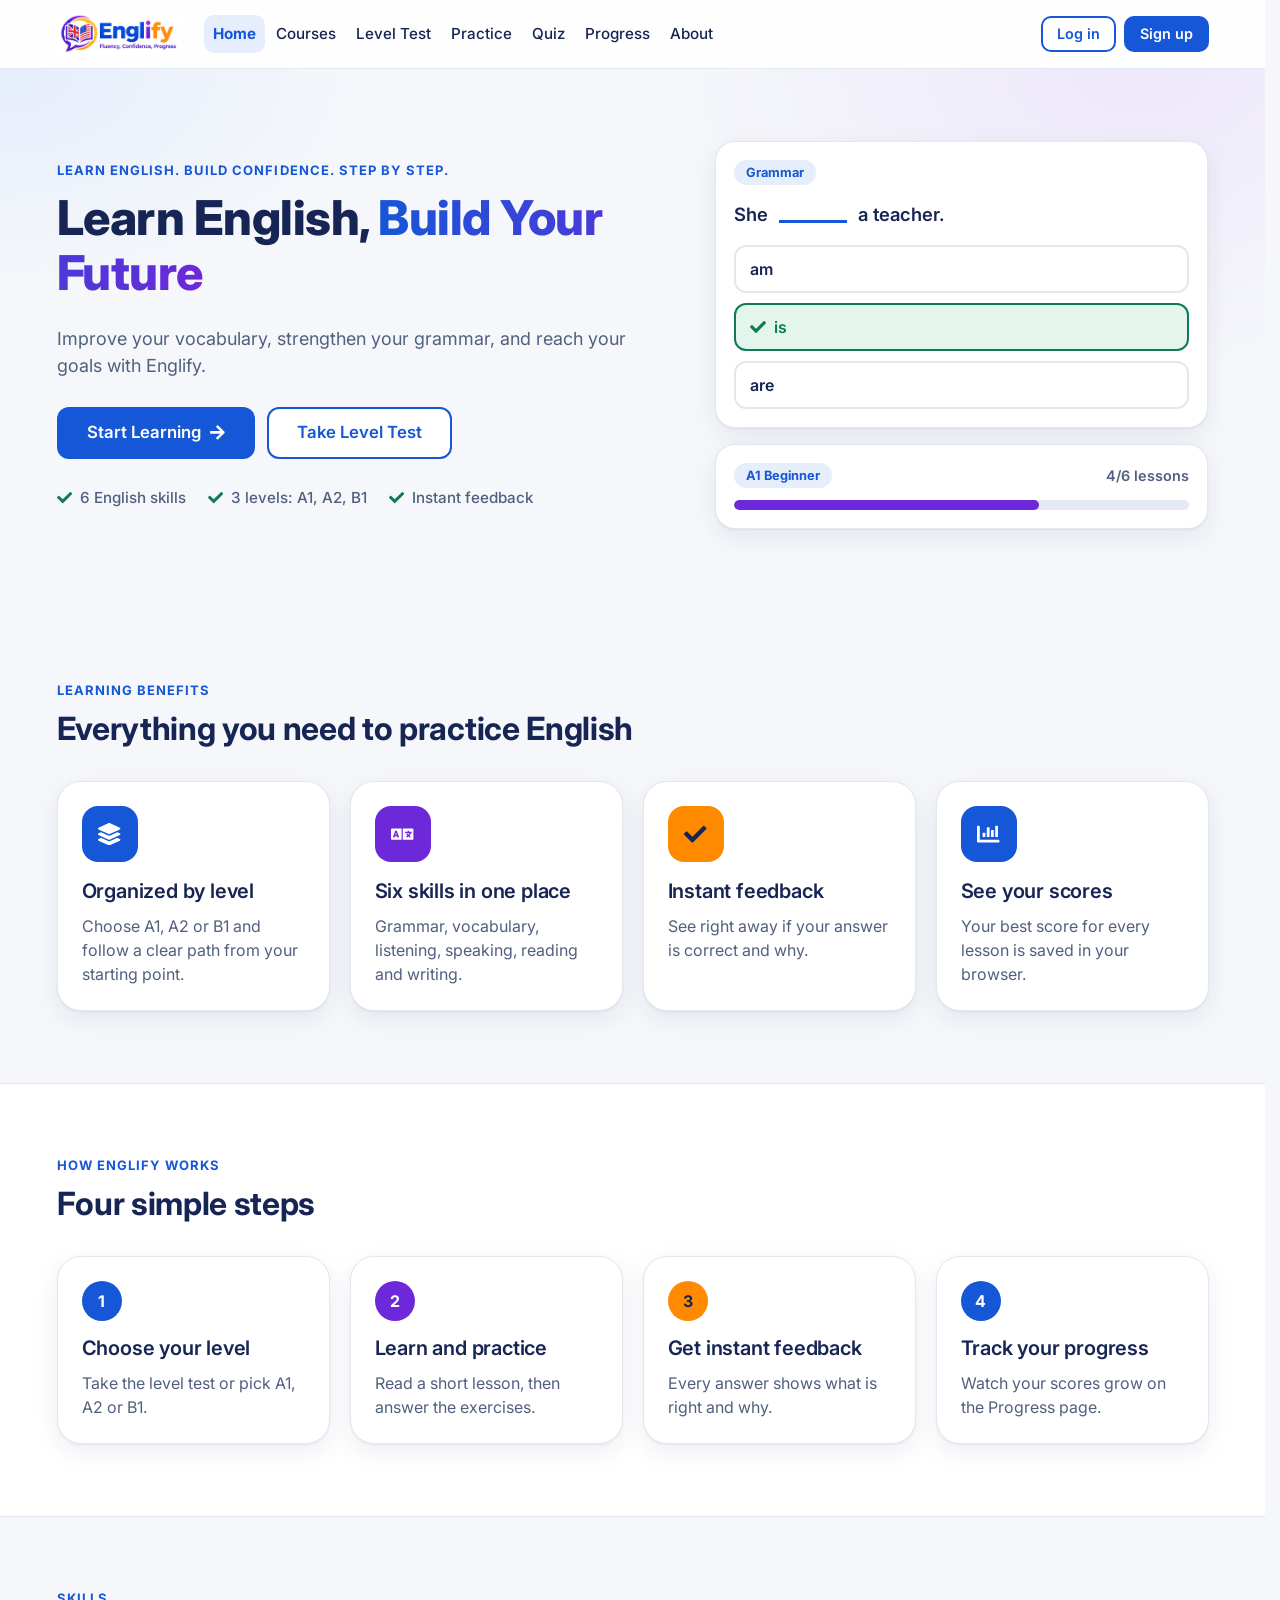
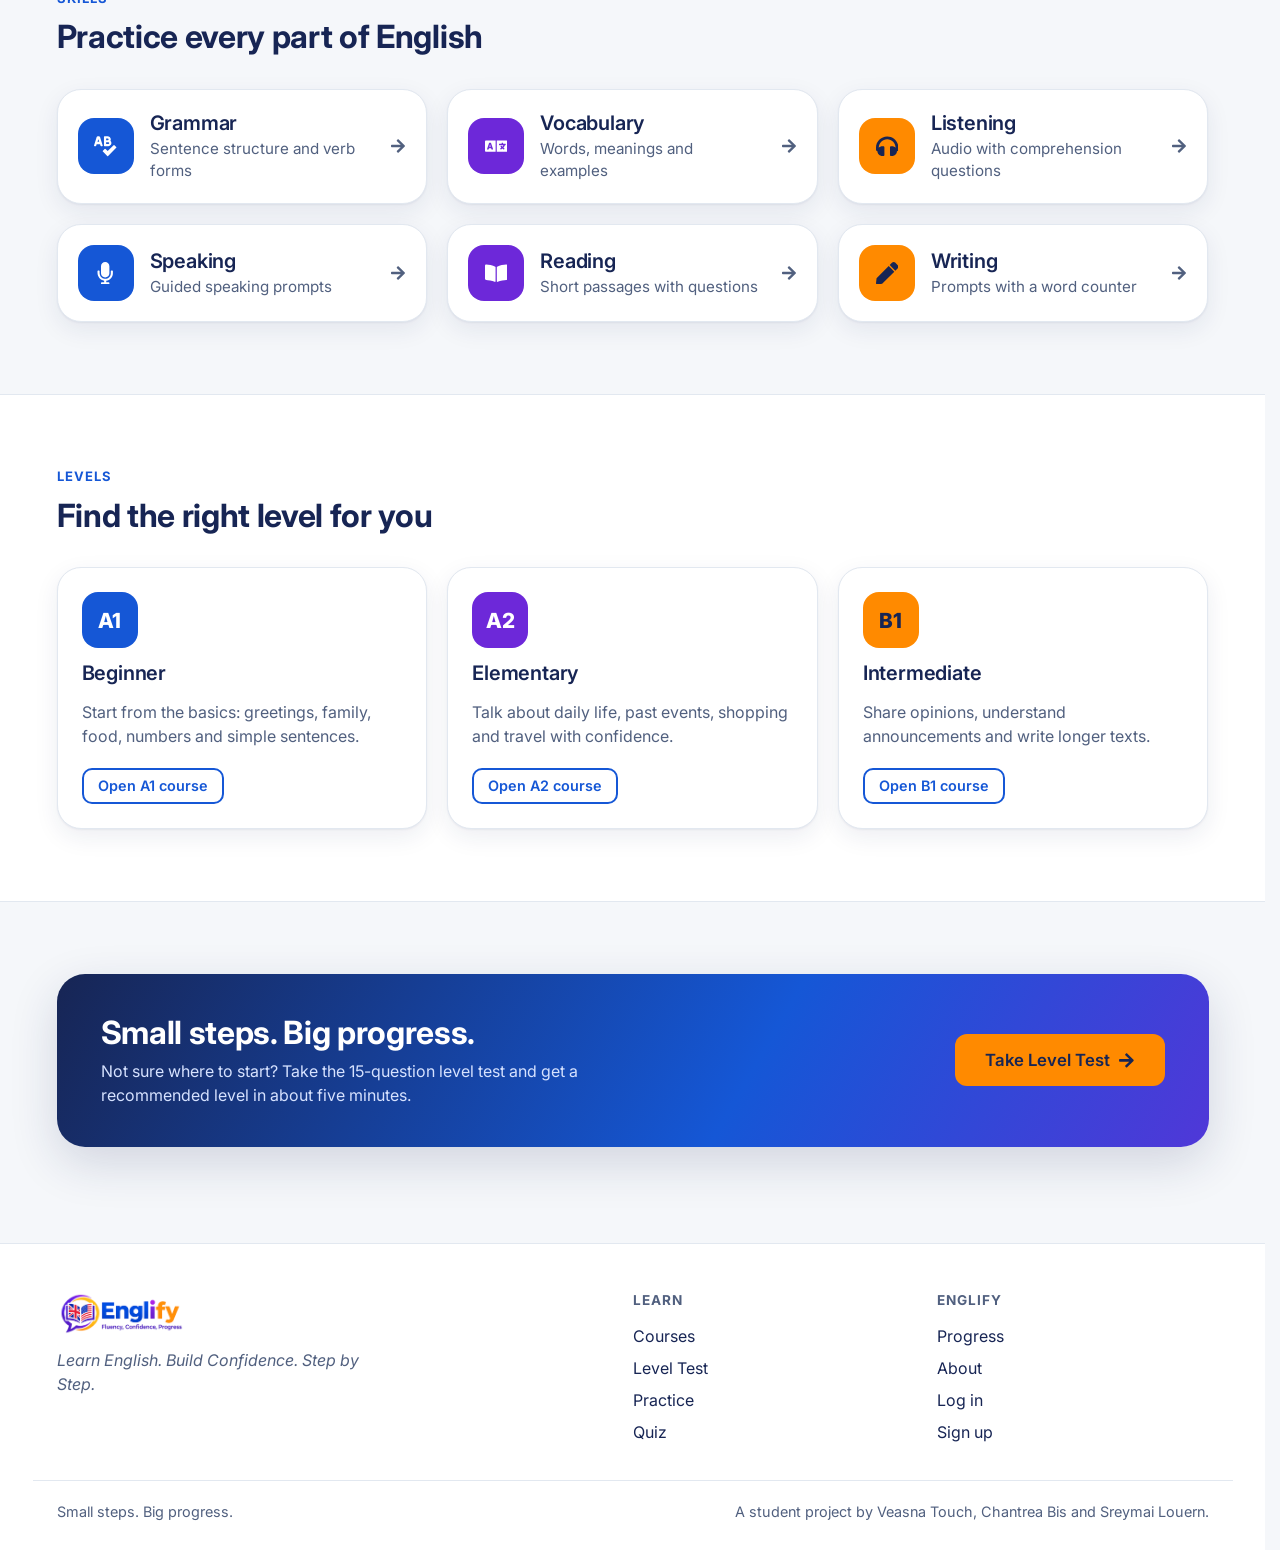
==== commit 4fd36a42: "Update/all-page" ====
--- a/index.html
+++ b/index.html
@@ -111,5 +111,6 @@
     </div>
   </footer>
 
+  <script src="js/englify.js"></script>
 </body>
 </html>
--- a/css/style.css
+++ b/css/style.css
@@ -0,0 +1,2136 @@
+/* =====================================================================
+   Englify: styles (Sass entry file)
+   Edit the files in scss/. Do not edit css/style.css: it is generated.
+   Colours and breakpoints are in _variables.scss.
+   Page styles: _home, _courses (course and lesson pages), _exercises
+   (questions), _progress, _forms (login, about). Shared: _base, _layout,
+   _header, _components, _footer, _responsive. Motion and animation: _motion.
+   ===================================================================== */
+/* 1. TOKENS ---------------------------------------------------------- */
+:root {
+  --font: Inter, system-ui, -apple-system, "Segoe UI", Roboto, "Helvetica Neue", Arial, sans-serif;
+  --radius: 16px;
+  --radius-lg: 24px;
+  --header-h: 68px;
+  /* motion: one set of curves and speeds so everything moves the same way */
+  --ease-out: cubic-bezier(0.22, 0.61, 0.36, 1);
+  --ease-spring: cubic-bezier(0.34, 1.45, 0.64, 1);
+  --t-fast: 0.18s;
+  --t-med: 0.32s;
+  --t-slow: 0.6s;
+  --bg: #F5F7FA;
+  --surface: #FFFFFF;
+  --surface-2: #EEF3FB;
+  --text: #172554;
+  --muted: #51607F;
+  --border: #E2E8F0;
+  --border-strong: #C9D4E6;
+  --primary: #1557D6;
+  --btn-primary: #1557D6;
+  --btn-primary-hover: #1149B3;
+  --primary-tint: #E6EEFC;
+  --secondary: #6D28D9;
+  --btn-secondary: #6D28D9;
+  --secondary-tint: #EEE8FB;
+  --accent: #FF8A00;
+  --accent-text: #9A5200;
+  --accent-tint: #FFF0DA;
+  --on-accent: #172554;
+  --success: #0F7B55;
+  --success-tint: #E3F5EC;
+  --danger: #B42318;
+  --danger-tint: #FDEAE8;
+  --ring-track: #E3E9F5;
+  --disabled-bg: #E8EDF7;
+  --disabled-text: #8A96B0;
+  --nav-bg: rgba(255, 255, 255, 0.88);
+  --shadow: 0 1px 2px rgba(23, 37, 84, 0.06), 0 8px 24px rgba(23, 37, 84, 0.08);
+  --shadow-lg: 0 16px 48px rgba(23, 37, 84, 0.16);
+}
+
+/* colour "tones" used by cards, bubbles and rings */
+.tone-blue {
+  --tone: var(--primary);
+  --tone-tint: var(--primary-tint);
+  --tone-solid: var(--btn-primary);
+  --on-tone: #FFFFFF;
+}
+
+.tone-purple {
+  --tone: var(--secondary);
+  --tone-tint: var(--secondary-tint);
+  --tone-solid: var(--btn-secondary);
+  --on-tone: #FFFFFF;
+}
+
+.tone-orange {
+  --tone: var(--accent-text);
+  --tone-tint: var(--accent-tint);
+  --tone-solid: var(--accent);
+  --on-tone: var(--on-accent);
+}
+
+/* 2. BASE ------------------------------------------------------------ */
+*, *::before, *::after {
+  box-sizing: border-box;
+}
+
+html {
+  -webkit-text-size-adjust: 100%;
+  scroll-behavior: smooth;
+  scroll-padding-top: calc(var(--header-h) + 8px);
+}
+
+body {
+  margin: 0;
+  background: var(--bg);
+  color: var(--text);
+  font-family: var(--font);
+  font-size: 16px;
+  line-height: 1.5;
+  -webkit-font-smoothing: antialiased;
+  text-rendering: optimizeLegibility;
+  padding-top: env(safe-area-inset-top, 0px);
+  padding-bottom: env(safe-area-inset-bottom, 0px);
+  min-height: 100vh;
+  display: flex;
+  flex-direction: column;
+}
+
+main {
+  flex: 1;
+}
+
+main:focus, main:focus-visible {
+  outline: none;
+}
+
+img, svg {
+  max-width: 100%;
+}
+
+a {
+  color: var(--primary);
+  text-decoration-thickness: 1px;
+  text-underline-offset: 3px;
+}
+
+a:hover {
+  text-decoration-thickness: 2px;
+}
+
+h1, h2, h3, h4 {
+  margin: 0 0 0.5em;
+  color: var(--text);
+  letter-spacing: -0.01em;
+}
+
+h1 {
+  font-size: clamp(2.1rem, 1.2rem + 3.2vw, 3rem);
+  line-height: 1.15;
+  font-weight: 800;
+}
+
+h2 {
+  font-size: clamp(1.6rem, 1.1rem + 1.6vw, 2rem);
+  line-height: 1.2;
+  font-weight: 700;
+}
+
+h3 {
+  font-size: 1.25rem;
+  line-height: 1.3;
+  font-weight: 600;
+}
+
+h4 {
+  font-size: 1.125rem;
+  font-weight: 600;
+}
+
+.h2 {
+  font-size: clamp(1.6rem, 1.1rem + 1.6vw, 2rem);
+  line-height: 1.2;
+  font-weight: 700;
+}
+
+.h3 {
+  font-size: 1.25rem;
+  line-height: 1.3;
+  font-weight: 600;
+  display: flex;
+  align-items: center;
+  gap: 10px;
+  margin-bottom: 16px;
+}
+
+p {
+  margin: 0 0 1em;
+}
+
+small {
+  font-size: 0.875rem;
+}
+
+.lead {
+  font-size: 1.125rem;
+  color: var(--muted);
+  max-width: 60ch;
+}
+
+.muted {
+  color: var(--muted);
+}
+
+.center {
+  text-align: center;
+}
+
+.eyebrow {
+  font-size: 0.8125rem;
+  font-weight: 700;
+  letter-spacing: 0.08em;
+  text-transform: uppercase;
+  color: var(--primary);
+  margin: 0 0 10px;
+}
+
+.sr-only {
+  position: absolute;
+  width: 1px;
+  height: 1px;
+  padding: 0;
+  margin: -1px;
+  overflow: hidden;
+  clip: rect(0, 0, 0, 0);
+  border: 0;
+  white-space: nowrap;
+}
+
+.skip-link {
+  position: absolute;
+  left: 16px;
+  top: -60px;
+  z-index: 100;
+  background: var(--btn-primary);
+  color: #fff;
+  padding: 10px 16px;
+  border-radius: 10px;
+}
+
+.skip-link:focus {
+  top: 12px;
+}
+
+:focus-visible {
+  outline: 3px solid var(--accent);
+  outline-offset: 2px;
+  border-radius: 8px;
+}
+
+.i {
+  width: 1em;
+  height: 1em;
+  flex: none;
+  vertical-align: -0.125em;
+}
+
+/* 3. LAYOUT ---------------------------------------------------------- */
+.container {
+  width: 100%;
+  max-width: 1200px;
+  margin: 0 auto;
+  padding: 0 24px;
+}
+
+.narrow {
+  max-width: 820px;
+}
+
+.section {
+  padding: 72px 0;
+}
+
+.section-alt {
+  background: var(--surface);
+  border-top: 1px solid var(--border);
+  border-bottom: 1px solid var(--border);
+}
+
+.section-tight {
+  padding: 32px 0 72px;
+}
+
+.section-head {
+  margin-bottom: 32px;
+}
+
+.section-head h2 {
+  margin-bottom: 0;
+}
+
+.grid {
+  display: grid;
+  gap: 20px;
+}
+
+.grid-2 {
+  grid-template-columns: repeat(2, minmax(0, 1fr));
+}
+
+.grid-3 {
+  grid-template-columns: repeat(3, minmax(0, 1fr));
+}
+
+.grid-4 {
+  grid-template-columns: repeat(4, minmax(0, 1fr));
+}
+
+.gap-top {
+  margin-top: 20px;
+}
+
+.gap-bottom {
+  margin-bottom: 28px;
+}
+
+/* 4. HEADER ---------------------------------------------------------- */
+.site-header {
+  position: sticky;
+  top: env(safe-area-inset-top, 0px);
+  z-index: 50;
+  background: var(--nav-bg);
+  backdrop-filter: saturate(1.4) blur(12px);
+  -webkit-backdrop-filter: saturate(1.4) blur(12px);
+  border-bottom: 1px solid var(--border);
+}
+
+.header-inner {
+  display: flex;
+  align-items: center;
+  gap: 16px;
+  height: var(--header-h);
+}
+
+.brand {
+  display: inline-flex;
+  align-items: center;
+  flex: none;
+  border-radius: 12px;
+}
+
+.brand img {
+  display: block;
+  height: 42px;
+  width: auto;
+}
+
+.main-nav {
+  display: flex;
+  align-items: center;
+  gap: 2px;
+  margin-left: 8px;
+  flex: 1;
+  min-width: 0;
+}
+
+.main-nav a[data-nav] {
+  padding: 8px 9px;
+  border-radius: 10px;
+  color: var(--text);
+  text-decoration: none;
+  font-weight: 500;
+  font-size: 0.95rem;
+  white-space: nowrap;
+}
+
+.main-nav a[data-nav]:hover {
+  background: var(--surface-2);
+}
+
+.main-nav a[data-nav].active {
+  background: var(--primary-tint);
+  color: var(--primary);
+  font-weight: 700;
+}
+
+.nav-auth {
+  display: none;
+}
+
+.header-actions {
+  display: flex;
+  align-items: center;
+  gap: 8px;
+  margin-left: auto;
+}
+
+.user-slot {
+  display: flex;
+  align-items: center;
+  gap: 8px;
+}
+
+.avatar {
+  display: inline-grid;
+  place-items: center;
+  width: 56px;
+  height: 56px;
+  border-radius: 50%;
+  background: var(--tone-solid, var(--btn-primary));
+  color: var(--on-tone, #fff);
+  font-weight: 700;
+  font-size: 1.15rem;
+  flex: none;
+}
+
+.icon-btn {
+  display: inline-grid;
+  place-items: center;
+  width: 42px;
+  height: 42px;
+  border-radius: 12px;
+  border: 1px solid var(--border);
+  background: var(--surface);
+  color: var(--text);
+  cursor: pointer;
+  font-size: 1.05rem;
+}
+
+.icon-btn:hover {
+  border-color: var(--primary);
+  color: var(--primary);
+}
+
+.menu-btn {
+  display: none;
+}
+
+/* menu button without JavaScript: a hidden checkbox + a label */
+.nav-toggle:focus-visible ~ .header-inner .menu-btn {
+  outline: 3px solid var(--accent);
+  outline-offset: 2px;
+}
+
+/* 5. COMPONENTS ------------------------------------------------------ */
+.btn {
+  display: inline-flex;
+  align-items: center;
+  justify-content: center;
+  gap: 8px;
+  min-height: 44px;
+  padding: 0 20px;
+  border-radius: 12px;
+  border: 2px solid transparent;
+  font: 600 1rem/1 var(--font);
+  text-decoration: none;
+  cursor: pointer;
+  transition: background 0.15s, border-color 0.15s, transform 0.15s, box-shadow 0.15s;
+  white-space: nowrap;
+}
+
+.btn:hover {
+  text-decoration: none;
+  transform: translateY(-1px);
+}
+
+.btn:active {
+  transform: none;
+}
+
+.btn-primary {
+  background: var(--btn-primary);
+  color: #fff;
+}
+
+.btn-primary:hover {
+  background: var(--btn-primary-hover);
+  box-shadow: 0 6px 16px rgba(21, 87, 214, 0.28);
+}
+
+.btn-secondary {
+  background: var(--surface);
+  color: var(--primary);
+  border-color: var(--primary);
+}
+
+.btn-secondary:hover {
+  background: var(--primary-tint);
+}
+
+.btn-accent {
+  background: var(--accent);
+  color: var(--on-accent);
+}
+
+.btn-accent:hover {
+  filter: brightness(1.06);
+  box-shadow: 0 6px 16px rgba(255, 138, 0, 0.35);
+}
+
+.btn-ghost {
+  background: transparent;
+  color: var(--text);
+}
+
+.btn-ghost:hover {
+  background: var(--surface-2);
+}
+
+.btn-danger {
+  background: var(--danger-tint);
+  color: var(--danger);
+  border-color: var(--danger);
+}
+
+.btn-sm {
+  min-height: 36px;
+  padding: 0 14px;
+  font-size: 0.9rem;
+  border-radius: 10px;
+}
+
+.btn-lg {
+  min-height: 52px;
+  padding: 0 28px;
+  font-size: 1.05rem;
+}
+
+.btn-block {
+  width: 100%;
+}
+
+.btn:disabled, .btn[disabled] {
+  background: var(--disabled-bg);
+  color: var(--disabled-text);
+  border-color: transparent;
+  cursor: not-allowed;
+  transform: none;
+  box-shadow: none;
+}
+
+.card {
+  background: var(--surface);
+  border: 1px solid var(--border);
+  border-radius: var(--radius-lg);
+  padding: 24px;
+  box-shadow: var(--shadow);
+}
+
+.tag {
+  display: inline-flex;
+  align-items: center;
+  padding: 3px 12px;
+  border-radius: 999px;
+  font-size: 0.8rem;
+  font-weight: 700;
+  white-space: nowrap;
+}
+
+.tag-blue {
+  background: var(--primary-tint);
+  color: var(--primary);
+}
+
+.tag-purple {
+  background: var(--secondary-tint);
+  color: var(--secondary);
+}
+
+.tag-orange {
+  background: var(--accent-tint);
+  color: var(--accent-text);
+}
+
+.bubble {
+  display: inline-grid;
+  place-items: center;
+  width: 44px;
+  height: 44px;
+  border-radius: 14px;
+  background: var(--tone-solid);
+  color: var(--on-tone);
+  font-size: 1.15rem;
+  flex: none;
+}
+
+.bubble-lg {
+  width: 56px;
+  height: 56px;
+  border-radius: 16px;
+  font-size: 1.4rem;
+}
+
+.bar {
+  height: 10px;
+  border-radius: 999px;
+  background: var(--ring-track);
+  overflow: hidden;
+}
+
+.bar > span {
+  display: block;
+  height: 100%;
+  border-radius: 999px;
+  transition: width 0.4s ease;
+}
+
+.fill-purple {
+  background: var(--btn-secondary);
+}
+
+/* 6. HOME ------------------------------------------------------------ */
+.hero {
+  background: radial-gradient(60% 90% at 90% 0%, var(--secondary-tint) 0%, transparent 62%), radial-gradient(50% 70% at 0% 0%, var(--primary-tint) 0%, transparent 60%);
+}
+
+.hero-grid {
+  display: grid;
+  grid-template-columns: 1.1fr 0.9fr;
+  gap: 56px;
+  align-items: center;
+  padding-top: 72px;
+  padding-bottom: 80px;
+}
+
+.hero-copy .lead {
+  margin-bottom: 28px;
+}
+
+.grad-text {
+  background: linear-gradient(90deg, var(--primary), var(--secondary));
+  -webkit-background-clip: text;
+  background-clip: text;
+  -webkit-text-fill-color: transparent;
+  color: var(--primary);
+}
+
+.hero-cta {
+  display: flex;
+  flex-wrap: wrap;
+  gap: 12px;
+  margin-bottom: 28px;
+}
+
+.hero-points {
+  display: flex;
+  flex-wrap: wrap;
+  gap: 8px 22px;
+  list-style: none;
+  padding: 0;
+  margin: 0;
+  color: var(--muted);
+  font-weight: 500;
+  font-size: 0.95rem;
+}
+
+.hero-points li {
+  display: inline-flex;
+  align-items: center;
+  gap: 8px;
+}
+
+.hero-points .i {
+  color: var(--success);
+}
+
+.hero-visual {
+  display: grid;
+  grid-template-columns: 1fr;
+  gap: 16px;
+}
+
+.hv {
+  background: var(--surface);
+  border: 1px solid var(--border);
+  border-radius: 20px;
+  padding: 18px;
+  box-shadow: var(--shadow);
+}
+
+.hv p {
+  margin: 0 0 8px;
+  font-weight: 600;
+}
+
+.hv small {
+  color: var(--muted);
+}
+
+.hv-quiz {
+  display: flex;
+  flex-direction: column;
+  gap: 10px;
+  justify-content: center;
+}
+
+.hv-quiz p {
+  font-size: 1.15rem;
+  margin: 6px 0;
+}
+
+.hv-opt {
+  border: 2px solid var(--border);
+  border-radius: 12px;
+  padding: 10px 14px;
+  font-weight: 600;
+  display: flex;
+  align-items: center;
+  gap: 8px;
+}
+
+.hv-opt.ok {
+  border-color: var(--success);
+  background: var(--success-tint);
+  color: var(--success);
+}
+
+.hv-level-top {
+  display: flex;
+  justify-content: space-between;
+  align-items: center;
+  margin-bottom: 12px;
+  font-size: 0.9rem;
+  color: var(--muted);
+  font-weight: 600;
+}
+
+.feature {
+  display: flex;
+  flex-direction: column;
+  gap: 4px;
+}
+
+.feature .bubble {
+  margin-bottom: 12px;
+}
+
+.feature h3 {
+  margin-bottom: 6px;
+}
+
+.feature p {
+  color: var(--muted);
+  margin: 0;
+}
+
+.steps {
+  list-style: none;
+  padding: 0;
+  margin: 0;
+  display: grid;
+  grid-template-columns: repeat(4, minmax(0, 1fr));
+  gap: 20px;
+}
+
+.step {
+  position: relative;
+}
+
+.step-n {
+  display: inline-grid;
+  place-items: center;
+  width: 40px;
+  height: 40px;
+  border-radius: 50%;
+  background: var(--btn-primary);
+  color: #fff;
+  font-weight: 700;
+  margin-bottom: 14px;
+}
+
+.step:nth-child(2) .step-n {
+  background: var(--btn-secondary);
+}
+
+.step:nth-child(3) .step-n {
+  background: var(--accent);
+  color: var(--on-accent);
+}
+
+.step p {
+  color: var(--muted);
+  margin: 0;
+}
+
+.skill-card {
+  display: flex;
+  align-items: center;
+  gap: 16px;
+  text-decoration: none;
+  color: var(--text);
+  transition: transform 0.15s, border-color 0.15s, box-shadow 0.15s;
+  padding: 20px;
+}
+
+.skill-card:hover {
+  transform: translateY(-3px);
+  border-color: var(--tone);
+  box-shadow: var(--shadow-lg);
+}
+
+.skill-card h3 {
+  margin: 0 0 2px;
+}
+
+.skill-card p {
+  margin: 0;
+  color: var(--muted);
+  font-size: 0.95rem;
+}
+
+.skill-card .go {
+  margin-left: auto;
+  color: var(--muted);
+}
+
+.level-card {
+  display: flex;
+  flex-direction: column;
+  gap: 4px;
+  align-items: flex-start;
+}
+
+.level-card p {
+  color: var(--muted);
+}
+
+.level-badge {
+  display: inline-grid;
+  place-items: center;
+  min-width: 56px;
+  height: 56px;
+  padding: 0 12px;
+  border-radius: 16px;
+  background: var(--tone-solid);
+  color: var(--on-tone);
+  font-weight: 800;
+  font-size: 1.3rem;
+  margin-bottom: 8px;
+}
+
+.cta-band {
+  display: flex;
+  align-items: center;
+  justify-content: space-between;
+  gap: 24px;
+  padding: 40px 44px;
+  border-radius: 28px;
+  background: linear-gradient(120deg, #172554 0%, #1557D6 60%, #6D28D9 120%);
+  color: #fff;
+  box-shadow: var(--shadow-lg);
+}
+
+.cta-band h2 {
+  color: #fff;
+  margin-bottom: 6px;
+}
+
+.cta-band p {
+  margin: 0;
+  color: #D6E2FF;
+  max-width: 56ch;
+}
+
+.hv-quiz .tag {
+  align-self: flex-start;
+}
+
+/* 7. COURSES AND LESSONS -------------------------------------------- */
+.page-head {
+  padding: 48px 0 8px;
+  background: linear-gradient(180deg, var(--tone-tint, var(--primary-tint)) 0%, transparent 100%);
+}
+
+.page-head h1 {
+  margin-bottom: 12px;
+}
+
+.page-head .lead {
+  margin-bottom: 0;
+}
+
+.crumbs {
+  display: flex;
+  align-items: center;
+  gap: 8px;
+  flex-wrap: wrap;
+  font-size: 0.9rem;
+  color: var(--muted);
+  margin-bottom: 16px;
+}
+
+.crumbs a {
+  color: var(--muted);
+}
+
+.crumbs .i {
+  font-size: 0.7rem;
+}
+
+.crumbs span {
+  color: var(--text);
+  font-weight: 600;
+}
+
+.course-card {
+  display: flex;
+  flex-direction: column;
+  gap: 4px;
+}
+
+.course-top {
+  display: flex;
+  justify-content: space-between;
+  align-items: flex-start;
+}
+
+.course-card h2 {
+  font-size: 1.6rem;
+  margin-bottom: 4px;
+}
+
+.course-card p {
+  color: var(--muted);
+}
+
+.course-card .can {
+  font-size: 0.95rem;
+}
+
+.course-card .can strong {
+  color: var(--text);
+}
+
+.skill-chips {
+  list-style: none;
+  padding: 0;
+  margin: 0 0 16px;
+  display: flex;
+  flex-wrap: wrap;
+  gap: 6px;
+}
+
+.skill-chips li {
+  font-size: 0.8rem;
+  font-weight: 600;
+  padding: 4px 10px;
+  border-radius: 999px;
+  background: var(--surface-2);
+  color: var(--muted);
+  display: inline-flex;
+  gap: 4px;
+  align-items: center;
+}
+
+.skill-chips li.done {
+  background: var(--success-tint);
+  color: var(--success);
+}
+
+.course-card .btn {
+  margin-top: auto;
+  align-self: flex-start;
+}
+
+.lesson-card {
+  display: flex;
+  flex-direction: column;
+  gap: 6px;
+  text-decoration: none;
+  color: var(--text);
+  transition: transform 0.15s, border-color 0.15s, box-shadow 0.15s;
+}
+
+.lesson-card:hover {
+  transform: translateY(-3px);
+  border-color: var(--tone);
+  box-shadow: var(--shadow-lg);
+}
+
+.lesson-card h3 {
+  margin: 6px 0 0;
+}
+
+.lesson-card p {
+  color: var(--muted);
+  margin: 0 0 6px;
+  font-size: 0.95rem;
+}
+
+.lesson-top {
+  display: flex;
+  justify-content: space-between;
+  align-items: center;
+}
+
+.go-link {
+  margin-top: auto;
+  padding-top: 8px;
+  font-weight: 600;
+  color: var(--tone);
+  display: inline-flex;
+  align-items: center;
+  gap: 8px;
+}
+
+.quiz-cta {
+  display: flex;
+  align-items: center;
+  gap: 20px;
+  margin-top: 24px;
+}
+
+.quiz-cta h3 {
+  margin: 0 0 4px;
+}
+
+.quiz-cta p {
+  margin: 0;
+  color: var(--muted);
+}
+
+.quiz-cta .btn {
+  margin-left: auto;
+}
+
+.lesson-title {
+  display: flex;
+  gap: 18px;
+  align-items: center;
+}
+
+.lesson-title h1 {
+  font-size: clamp(1.7rem, 1.1rem + 2vw, 2.4rem);
+  margin-bottom: 6px;
+}
+
+.learn-block {
+  margin-bottom: 16px;
+}
+
+.learn-block h3 {
+  margin-bottom: 8px;
+}
+
+.learn-block p {
+  color: var(--muted);
+}
+
+.examples {
+  list-style: none;
+  padding: 0;
+  margin: 12px 0 0;
+  display: flex;
+  flex-wrap: wrap;
+  gap: 8px;
+}
+
+.examples li {
+  background: var(--tone-tint, var(--primary-tint));
+  color: var(--tone, var(--primary));
+  padding: 6px 14px;
+  border-radius: 10px;
+  font-weight: 600;
+}
+
+.tips {
+  list-style: none;
+  padding: 0;
+  margin: 8px 0 0;
+  display: grid;
+  gap: 10px;
+}
+
+.tips li {
+  display: flex;
+  gap: 12px;
+  align-items: flex-start;
+}
+
+.tips .i {
+  color: var(--success);
+  margin-top: 5px;
+}
+
+.tips.big li {
+  font-size: 1.05rem;
+}
+
+.lesson-cta {
+  display: flex;
+  flex-wrap: wrap;
+  gap: 12px;
+  align-items: center;
+  margin-top: 28px;
+}
+
+.intro-card h2 {
+  margin-bottom: 12px;
+}
+
+.intro-card .btn {
+  margin-top: 16px;
+}
+
+.numlist {
+  padding-left: 22px;
+  margin: 0 0 20px;
+  display: grid;
+  gap: 8px;
+}
+
+.numlist li::marker {
+  color: var(--primary);
+  font-weight: 700;
+}
+
+/* 8. EXERCISES ------------------------------------------------------- */
+/* Multiple choice needs no JavaScript: the browser tracks the checked radio,
+   and :has() shows the right colours and the explanation. */
+.passage {
+  margin-bottom: 16px;
+  background: var(--surface-2);
+  box-shadow: none;
+}
+
+.passage h3 {
+  font-size: 1rem;
+  display: flex;
+  align-items: center;
+  gap: 8px;
+  margin-bottom: 8px;
+  color: var(--primary);
+}
+
+.passage p {
+  margin: 0;
+  font-size: 1.05rem;
+  line-height: 1.7;
+}
+
+.blank {
+  display: inline-block;
+  width: 68px;
+  border-bottom: 3px solid var(--primary);
+  margin: 0 6px;
+  transform: translateY(2px);
+}
+
+.audio-card {
+  display: flex;
+  flex-wrap: wrap;
+  align-items: center;
+  gap: 12px;
+  padding: 16px;
+  border-radius: 16px;
+  background: var(--accent-tint);
+  margin-bottom: 22px;
+}
+
+.audio-card small {
+  color: var(--accent-text);
+  font-weight: 500;
+}
+
+.audio-card .hint {
+  margin: 0;
+}
+
+.say-card {
+  padding: 22px;
+  border-radius: 16px;
+  background: var(--primary-tint);
+  margin-bottom: 18px;
+}
+
+.say-text {
+  font-size: 1.35rem;
+  font-weight: 600;
+  margin: 0;
+  line-height: 1.4;
+}
+
+.say-actions {
+  display: flex;
+  flex-wrap: wrap;
+  gap: 12px;
+}
+
+.hint {
+  color: var(--muted);
+  font-size: 0.92rem;
+  margin: 12px 0 0;
+}
+
+.input, .textarea {
+  width: 100%;
+  padding: 12px 14px;
+  min-height: 48px;
+  border: 2px solid var(--border-strong);
+  border-radius: 12px;
+  background: var(--surface);
+  color: var(--text);
+  font: 500 1rem/1.4 var(--font);
+}
+
+.input:focus, .textarea:focus {
+  outline: none;
+  border-color: var(--primary);
+  box-shadow: 0 0 0 4px var(--primary-tint);
+}
+
+.textarea {
+  resize: vertical;
+  min-height: 150px;
+}
+
+.input.is-correct {
+  border-color: var(--success);
+  background: var(--success-tint);
+}
+
+.input.is-wrong {
+  border-color: var(--danger);
+  background: var(--danger-tint);
+}
+
+.q {
+  margin-bottom: 16px;
+  padding: 28px;
+}
+
+.q-skill {
+  margin-bottom: 14px;
+}
+
+.q-text {
+  font-size: clamp(1.25rem, 1rem + 1.1vw, 1.6rem);
+  font-weight: 700;
+  margin-bottom: 20px;
+  line-height: 1.3;
+}
+
+.q-text label {
+  display: block;
+}
+
+.options {
+  display: grid;
+  gap: 12px;
+}
+
+.option {
+  position: relative;
+  display: flex;
+  align-items: center;
+  gap: 14px;
+  padding: 14px 16px;
+  border: 2px solid var(--border);
+  border-radius: 14px;
+  background: var(--surface);
+  color: var(--text);
+  font-weight: 600;
+  cursor: pointer;
+  transition: border-color 0.15s, background 0.15s;
+}
+
+.option input {
+  position: absolute;
+  inset: 0;
+  width: 100%;
+  height: 100%;
+  margin: 0;
+  opacity: 0;
+  cursor: pointer;
+}
+
+.option:hover {
+  border-color: var(--primary);
+  background: var(--primary-tint);
+}
+
+.option:has(input:focus-visible) {
+  outline: 3px solid var(--accent);
+  outline-offset: 2px;
+}
+
+.opt-key {
+  display: inline-grid;
+  place-items: center;
+  width: 30px;
+  height: 30px;
+  border-radius: 8px;
+  background: var(--surface-2);
+  color: var(--muted);
+  font-size: 0.85rem;
+  font-weight: 700;
+  flex: none;
+}
+
+.option:has(input:checked) {
+  border-color: var(--primary);
+  background: var(--primary-tint);
+}
+
+.q:has(input:checked) .option {
+  pointer-events: none;
+}
+
+.q:has(input:checked) .option:has(input[data-right]) {
+  border-color: var(--success);
+  background: var(--success-tint);
+}
+
+.q:has(input:checked) .option:has(input[data-right]) .opt-key {
+  background: var(--success);
+  color: #fff;
+}
+
+.option:has(input:checked:not([data-right])) {
+  border-color: var(--danger);
+  background: var(--danger-tint);
+}
+
+.option:has(input:checked:not([data-right])) .opt-key {
+  background: var(--danger);
+  color: #fff;
+}
+
+.fb {
+  display: none;
+  margin-top: 16px;
+  padding: 16px 20px;
+  border-radius: 16px;
+  border: 2px solid;
+}
+
+.fb.ok {
+  background: var(--success-tint);
+  border-color: var(--success);
+}
+
+.fb.bad {
+  background: var(--danger-tint);
+  border-color: var(--danger);
+}
+
+.fb strong {
+  display: flex;
+  align-items: center;
+  gap: 8px;
+  font-size: 1.05rem;
+}
+
+.fb.ok strong .i {
+  color: var(--success);
+}
+
+.fb.bad strong .i {
+  color: var(--danger);
+}
+
+.fb p {
+  margin: 6px 0 0;
+}
+
+.q:has(input[data-right]:checked) .fb.ok, .q:has(input:checked:not([data-right])) .fb.bad, .fb.show {
+  display: block;
+}
+
+.script {
+  margin: -8px 0 18px;
+  color: var(--muted);
+}
+
+.script summary {
+  cursor: pointer;
+  font-weight: 600;
+}
+
+.script p {
+  margin: 8px 0 0;
+}
+
+.score-card {
+  margin-top: 20px;
+  padding: 32px;
+  text-align: center;
+}
+
+.score-card h2 {
+  margin-bottom: 6px;
+}
+
+.score-card .lead {
+  margin: 0 auto 8px;
+}
+
+.result-actions {
+  display: flex;
+  flex-wrap: wrap;
+  justify-content: center;
+  gap: 12px;
+  margin-top: 16px;
+}
+
+.gap-top:empty {
+  margin-top: 20px;
+}
+
+/* 9. PROGRESS -------------------------------------------------------- */
+.stat {
+  display: flex;
+  align-items: center;
+  gap: 14px;
+  padding: 18px;
+}
+
+.stat strong {
+  display: block;
+  font-size: 1.6rem;
+  line-height: 1.1;
+}
+
+.stat span:not(.bubble) {
+  color: var(--muted);
+  font-size: 0.9rem;
+}
+
+.table-wrap {
+  overflow-x: auto;
+}
+
+.table {
+  width: 100%;
+  border-collapse: collapse;
+}
+
+.table th, .table td {
+  padding: 12px 14px;
+  text-align: left;
+  border-bottom: 1px solid var(--border);
+}
+
+.table thead th {
+  font-size: 0.8rem;
+  text-transform: uppercase;
+  letter-spacing: 0.06em;
+  color: var(--muted);
+}
+
+.table tbody th {
+  font-weight: 600;
+}
+
+.table tbody tr:last-child th, .table tbody tr:last-child td {
+  border-bottom: 0;
+}
+
+/* 10. FORMS, PROFILE, ABOUT ----------------------------------------- */
+.auth {
+  padding: 56px 24px 80px;
+  display: grid;
+  place-items: start center;
+}
+
+.auth-card {
+  width: 100%;
+  max-width: 460px;
+}
+
+.field {
+  margin-bottom: 16px;
+}
+
+.field label {
+  display: block;
+  font-weight: 600;
+  margin-bottom: 6px;
+  font-size: 0.95rem;
+}
+
+.form-ok {
+  display: none;
+  color: var(--success);
+  background: var(--success-tint);
+  border-radius: 10px;
+  padding: 12px 14px;
+  margin-bottom: 16px;
+  font-weight: 600;
+}
+
+.demo-note {
+  display: flex;
+  gap: 8px;
+  align-items: flex-start;
+  font-size: 0.85rem;
+  color: var(--muted);
+  margin: 16px 0 0;
+}
+
+.demo-note .i {
+  margin-top: 4px;
+  flex: none;
+}
+
+select.input {
+  appearance: auto;
+}
+
+.danger-zone {
+  display: flex;
+  align-items: center;
+  justify-content: space-between;
+  gap: 20px;
+  border-color: var(--danger);
+}
+
+.danger-zone .h3, .danger-zone p {
+  margin-bottom: 4px;
+}
+
+.faq {
+  background: var(--surface);
+  border: 1px solid var(--border);
+  border-radius: 16px;
+  padding: 4px 20px;
+  margin-bottom: 10px;
+}
+
+.faq summary {
+  display: flex;
+  justify-content: space-between;
+  align-items: center;
+  gap: 12px;
+  cursor: pointer;
+  list-style: none;
+  padding: 14px 0;
+  font-weight: 600;
+}
+
+.faq summary::-webkit-details-marker {
+  display: none;
+}
+
+.faq summary .i {
+  transition: transform 0.2s;
+  color: var(--muted);
+}
+
+.faq[open] summary .i {
+  transform: rotate(180deg);
+}
+
+.faq p {
+  color: var(--muted);
+  margin: 0 0 14px;
+}
+
+.member {
+  display: flex;
+  align-items: center;
+  gap: 16px;
+}
+
+.member h3 {
+  margin: 0 0 4px;
+}
+
+.member p {
+  margin: 0;
+  color: var(--muted);
+  font-size: 0.92rem;
+}
+
+.form-ok:target {
+  display: block;
+}
+
+/* 11. FOOTER --------------------------------------------------------- */
+.site-footer {
+  background: var(--surface);
+  border-top: 1px solid var(--border);
+  padding-top: 48px;
+  margin-top: 24px;
+}
+
+.footer-grid {
+  display: grid;
+  grid-template-columns: 2fr 1fr 1fr;
+  gap: 32px;
+  padding-bottom: 32px;
+}
+
+.footer-logo {
+  display: block;
+  height: 44px;
+  width: auto;
+  margin-bottom: 12px;
+}
+
+.footer-tag {
+  color: var(--muted);
+  font-style: italic;
+  max-width: 32ch;
+}
+
+.site-footer h2 {
+  font-size: 0.85rem;
+  letter-spacing: 0.08em;
+  text-transform: uppercase;
+  color: var(--muted);
+  margin-bottom: 12px;
+}
+
+.site-footer nav a {
+  display: block;
+  padding: 4px 0;
+  color: var(--text);
+  text-decoration: none;
+}
+
+.site-footer nav a:hover {
+  color: var(--primary);
+  text-decoration: underline;
+}
+
+.footer-bottom {
+  display: flex;
+  justify-content: space-between;
+  gap: 16px;
+  flex-wrap: wrap;
+  padding-top: 20px;
+  padding-bottom: 28px;
+  border-top: 1px solid var(--border);
+  color: var(--muted);
+  font-size: 0.9rem;
+}
+
+/* 12. RESPONSIVE ----------------------------------------------------- */
+@media (max-width: 1240px) {
+  .main-nav {
+    display: none;
+  }
+  .menu-btn {
+    display: inline-grid;
+  }
+  .header-actions {
+    margin-left: auto;
+  }
+  .nav-toggle:checked ~ .header-inner .main-nav {
+    display: flex;
+    flex-direction: column;
+    align-items: stretch;
+    gap: 4px;
+    position: absolute;
+    top: 100%;
+    left: 0;
+    right: 0;
+    margin: 0;
+    padding: 12px 16px 20px;
+    background: var(--surface);
+    border-bottom: 1px solid var(--border);
+    box-shadow: var(--shadow-lg);
+    max-height: calc(100vh - var(--header-h));
+    overflow-y: auto;
+  }
+  .nav-toggle:checked ~ .header-inner .main-nav a[data-nav] {
+    padding: 14px 16px;
+    font-size: 1.05rem;
+  }
+  .nav-toggle:checked ~ .header-inner .nav-auth {
+    display: flex;
+    gap: 10px;
+    padding: 12px 0 0;
+  }
+  .nav-toggle:checked ~ .header-inner .nav-auth .btn {
+    flex: 1;
+  }
+  .user-slot .hide-sm {
+    display: none;
+  }
+}
+@media (max-width: 980px) {
+  .hero-grid {
+    grid-template-columns: 1fr;
+    gap: 40px;
+    padding-top: 48px;
+    padding-bottom: 56px;
+  }
+  .grid-4 {
+    grid-template-columns: repeat(2, minmax(0, 1fr));
+  }
+  .grid-3 {
+    grid-template-columns: repeat(2, minmax(0, 1fr));
+  }
+  .steps {
+    grid-template-columns: repeat(2, minmax(0, 1fr));
+  }
+  .footer-grid {
+    grid-template-columns: 1fr 1fr;
+  }
+  .footer-grid > div {
+    grid-column: 1/-1;
+  }
+  .cta-band {
+    flex-direction: column;
+    align-items: flex-start;
+    padding: 32px;
+  }
+}
+@media (max-width: 760px) {
+  .grid-2 {
+    grid-template-columns: 1fr;
+  }
+  .section {
+    padding: 48px 0;
+  }
+  .section-tight {
+    padding: 24px 0 56px;
+  }
+  .result-actions, .result .chips {
+    justify-content: center;
+  }
+  .danger-zone {
+    flex-direction: column;
+    align-items: flex-start;
+  }
+  .quiz-cta {
+    flex-direction: column;
+    align-items: flex-start;
+  }
+  .quiz-cta .btn {
+    margin-left: 0;
+  }
+}
+@media (max-width: 640px) {
+  .container {
+    padding-left: 16px;
+    padding-right: 16px;
+  }
+  .grid-3, .grid-4, .steps {
+    grid-template-columns: 1fr;
+  }
+  .grid-4.stats, .grid-4.mini-stats {
+    grid-template-columns: repeat(2, minmax(0, 1fr));
+  }
+  .hero-visual {
+    grid-template-columns: 1fr;
+    grid-template-areas: "goal" "streak" "quiz" "level";
+  }
+  .hero-visual .hv-goal {
+    flex-direction: row;
+    text-align: left;
+    gap: 16px;
+    justify-content: flex-start;
+  }
+  .brand img {
+    height: 36px;
+  }
+  .cta-band {
+    padding: 28px 22px;
+  }
+  .hero-cta .btn {
+    flex: 1 1 100%;
+  }
+  .stat {
+    padding: 14px;
+  }
+  .stat strong {
+    font-size: 1.3rem;
+  }
+  .score-list li .muted {
+    display: none;
+  }
+  .footer-bottom {
+    flex-direction: column;
+  }
+}
+@media (max-width: 400px) {
+  .user-slot .btn-secondary {
+    padding: 0 10px;
+  }
+}
+@media (prefers-reduced-motion: reduce) {
+  *, *::before, *::after {
+    animation: none !important;
+    transition: none !important;
+    scroll-behavior: auto !important;
+  }
+}
+@media print {
+  .site-header, .site-footer, .toasts {
+    display: none;
+  }
+  body {
+    background: #fff;
+  }
+}
+/* 1. Page basics ----------------------------------------------------- */
+html {
+  scrollbar-gutter: stable;
+}
+
+@supports (interpolate-size: allow-keywords) {
+  :root {
+    interpolate-size: allow-keywords;
+  }
+}
+@keyframes page-in {
+  from {
+    opacity: 0;
+  }
+}
+@keyframes rise {
+  from {
+    opacity: 0;
+    transform: translateY(14px);
+  }
+}
+main {
+  animation: page-in 0.4s var(--ease-out) backwards;
+}
+
+/* 2. Links, buttons, inputs: one easing everywhere ------------------- */
+a {
+  transition: color var(--t-fast) var(--ease-out), background-color var(--t-fast) var(--ease-out), text-decoration-color var(--t-fast) var(--ease-out);
+}
+
+.btn {
+  transition: background-color var(--t-fast) var(--ease-out), border-color var(--t-fast) var(--ease-out), color var(--t-fast) var(--ease-out), box-shadow var(--t-med) var(--ease-out), transform var(--t-fast) var(--ease-out), filter var(--t-fast) var(--ease-out);
+}
+
+.btn:not(:disabled):not([disabled]):active {
+  transform: translateY(0) scale(0.97);
+  transition-duration: 0.08s;
+}
+
+.icon-btn, .tag, .opt-key, .avatar, .skill-chips li {
+  transition: background-color var(--t-fast) var(--ease-out), border-color var(--t-fast) var(--ease-out), color var(--t-fast) var(--ease-out), transform var(--t-fast) var(--ease-out);
+}
+
+.icon-btn:active {
+  transform: scale(0.94);
+}
+
+.main-nav a[data-nav] {
+  transition: background-color var(--t-fast) var(--ease-out), color var(--t-fast) var(--ease-out);
+}
+
+.input, .textarea {
+  transition: border-color var(--t-fast) var(--ease-out), background-color var(--t-med) var(--ease-out), box-shadow var(--t-med) var(--ease-out);
+}
+
+/* 3. Cards that are links: gentle lift, arrow nudges forward --------- */
+.skill-card, .lesson-card {
+  transition: transform var(--t-med) var(--ease-out), border-color var(--t-med) var(--ease-out), box-shadow var(--t-med) var(--ease-out);
+}
+
+.skill-card:active, .lesson-card:active {
+  transform: translateY(-1px) scale(0.99);
+  transition-duration: 0.1s;
+}
+
+.skill-card .go, .go-link .i {
+  transition: transform var(--t-med) var(--ease-out), color var(--t-med) var(--ease-out);
+}
+
+.skill-card:hover .go {
+  transform: translateX(4px);
+  color: var(--tone);
+}
+
+.lesson-card:hover .go-link .i {
+  transform: translateX(4px);
+}
+
+/* 4. Header: soft shadow once the page has scrolled ------------------ */
+.site-header {
+  transition: box-shadow var(--t-med) var(--ease-out);
+}
+
+.site-header.is-scrolled {
+  box-shadow: 0 6px 24px rgba(23, 37, 84, 0.09);
+}
+
+/* 5. Home hero: content settles in one piece at a time --------------- */
+.hero-copy > * {
+  animation: rise 0.7s var(--ease-out) backwards;
+}
+
+.hero-visual > * {
+  animation: rise 0.8s var(--ease-out) backwards;
+}
+
+.hero-copy > :nth-child(1) {
+  animation-delay: 0.05s;
+}
+
+.hero-copy > :nth-child(2) {
+  animation-delay: 0.1s;
+}
+
+.hero-copy > :nth-child(3) {
+  animation-delay: 0.15s;
+}
+
+.hero-copy > :nth-child(4) {
+  animation-delay: 0.2s;
+}
+
+.hero-copy > :nth-child(5) {
+  animation-delay: 0.25s;
+}
+
+.hero-copy > :nth-child(6) {
+  animation-delay: 0.3s;
+}
+
+.hero-visual > :nth-child(1) {
+  animation-delay: 0.3s;
+}
+
+.hero-visual > :nth-child(2) {
+  animation-delay: 0.4s;
+}
+
+.hero-visual > :nth-child(3) {
+  animation-delay: 0.5s;
+}
+
+.hero-visual > :nth-child(4) {
+  animation-delay: 0.6s;
+}
+
+/* 6. Progress bars grow from empty ----------------------------------- */
+@keyframes bar-grow {
+  from {
+    width: 0;
+  }
+}
+.bar > span {
+  transition: width 0.7s var(--ease-out);
+  animation: bar-grow 0.9s var(--ease-out) 0.25s backwards;
+}
+
+/* 7. Answers: choices, feedback and the score fade and settle in ----- */
+.option {
+  transition: border-color var(--t-fast) var(--ease-out), background-color var(--t-fast) var(--ease-out), color var(--t-fast) var(--ease-out), transform var(--t-fast) var(--ease-out);
+}
+
+.option:hover {
+  transform: translateX(3px);
+}
+
+.option:active {
+  transform: scale(0.99);
+}
+
+@keyframes fb-in {
+  from {
+    opacity: 0;
+    transform: translateY(-8px);
+  }
+}
+@keyframes fb-in-grow {
+  from {
+    opacity: 0;
+    transform: translateY(-8px);
+    height: 0;
+    margin-top: 0;
+    padding-block: 0;
+  }
+}
+:root {
+  --fb-anim: fb-in;
+}
+
+@supports (interpolate-size: allow-keywords) {
+  :root {
+    --fb-anim: fb-in-grow;
+  }
+}
+.fb {
+  overflow: hidden;
+}
+
+.q:has(input[data-right]:checked) .fb.ok,
+.q:has(input:checked:not([data-right])) .fb.bad,
+.fb.show {
+  animation: var(--fb-anim) 0.4s var(--ease-out) backwards;
+}
+
+@keyframes nudge {
+  20% {
+    transform: translateX(-5px);
+  }
+  45% {
+    transform: translateX(4px);
+  }
+  70% {
+    transform: translateX(-2px);
+  }
+  100% {
+    transform: none;
+  }
+}
+@keyframes key-pop {
+  0% {
+    transform: scale(0.6);
+  }
+  60% {
+    transform: scale(1.18);
+  }
+  100% {
+    transform: scale(1);
+  }
+}
+.option:has(input:checked:not([data-right])), .input.is-wrong {
+  animation: nudge 0.4s var(--ease-out);
+}
+
+.q:has(input:checked) .option:has(input[data-right]) .opt-key {
+  animation: key-pop 0.45s var(--ease-spring);
+}
+
+@keyframes pop-in {
+  from {
+    opacity: 0;
+    transform: translateY(16px) scale(0.97);
+  }
+}
+.score-card {
+  animation: pop-in 0.55s var(--ease-spring) backwards;
+}
+
+/* 8. FAQ and script boxes slide open and closed ---------------------- */
+.faq {
+  transition: border-color var(--t-med) var(--ease-out), box-shadow var(--t-med) var(--ease-out);
+}
+
+.faq:hover {
+  border-color: var(--border-strong);
+}
+
+.faq summary .i {
+  transition: transform var(--t-med) var(--ease-out);
+}
+
+@supports (interpolate-size: allow-keywords) and selector(::details-content) {
+  .faq::details-content, .script::details-content {
+    block-size: 0;
+    overflow: hidden;
+    transition: block-size var(--t-med) var(--ease-out), content-visibility var(--t-med) allow-discrete;
+  }
+  .faq[open]::details-content, .script[open]::details-content {
+    block-size: auto;
+  }
+}
+/* 9. Mobile menu: fades and slides down instead of snapping ---------- */
+@keyframes menu-item-in {
+  from {
+    opacity: 0;
+    transform: translateY(-6px);
+  }
+}
+@media (max-width: 1240px) {
+  .main-nav {
+    display: flex;
+    flex-direction: column;
+    align-items: stretch;
+    gap: 4px;
+    position: absolute;
+    top: 100%;
+    left: 0;
+    right: 0;
+    margin: 0;
+    padding: 12px 16px 20px;
+    background: var(--surface);
+    border-bottom: 1px solid var(--border);
+    box-shadow: var(--shadow-lg);
+    max-height: calc(100vh - var(--header-h));
+    overflow-y: auto;
+    opacity: 0;
+    visibility: hidden;
+    pointer-events: none;
+    transform: translateY(-10px);
+    transition: opacity var(--t-med) var(--ease-out), transform var(--t-med) var(--ease-out), visibility 0s linear var(--t-med);
+  }
+  .nav-auth {
+    display: flex;
+    gap: 10px;
+    padding: 12px 0 0;
+  }
+  .nav-auth .btn {
+    flex: 1;
+  }
+  .nav-toggle:checked ~ .header-inner .main-nav {
+    opacity: 1;
+    visibility: visible;
+    pointer-events: auto;
+    transform: none;
+    transition-delay: 0s;
+  }
+  .nav-toggle:checked ~ .header-inner .main-nav > * {
+    animation: menu-item-in 0.35s var(--ease-out) backwards;
+  }
+  .nav-toggle:checked ~ .header-inner .main-nav > :nth-child(1) {
+    animation-delay: 0.04s;
+  }
+  .nav-toggle:checked ~ .header-inner .main-nav > :nth-child(2) {
+    animation-delay: 0.08s;
+  }
+  .nav-toggle:checked ~ .header-inner .main-nav > :nth-child(3) {
+    animation-delay: 0.12s;
+  }
+  .nav-toggle:checked ~ .header-inner .main-nav > :nth-child(4) {
+    animation-delay: 0.16s;
+  }
+  .nav-toggle:checked ~ .header-inner .main-nav > :nth-child(5) {
+    animation-delay: 0.2s;
+  }
+  .nav-toggle:checked ~ .header-inner .main-nav > :nth-child(6) {
+    animation-delay: 0.24s;
+  }
+  .nav-toggle:checked ~ .header-inner .main-nav > :nth-child(7) {
+    animation-delay: 0.28s;
+  }
+  .nav-toggle:checked ~ .header-inner .main-nav > :nth-child(8) {
+    animation-delay: 0.32s;
+  }
+  .nav-toggle:checked ~ .header-inner .menu-btn {
+    background: var(--primary-tint);
+    border-color: var(--primary);
+    color: var(--primary);
+  }
+}
+/* 10. Scroll reveal: englify.js adds .rv to blocks below the fold, then .rv-in
+   when they scroll into view. Blocks already on screen are never hidden. */
+.rv {
+  opacity: 0;
+  transform: translateY(18px);
+  transition: opacity var(--t-slow) var(--ease-out) var(--rv-d, 0s), transform var(--t-slow) var(--ease-out) var(--rv-d, 0s);
+}
+
+.rv.rv-in {
+  opacity: 1;
+  transform: none;
+}
+
+/* 11. Reduced motion: no animation, no transitions, no smooth scrolling.
+   (The same rule exists in _responsive.scss; it is repeated here so this file
+   can be used on its own.) */
+@media (prefers-reduced-motion: reduce) {
+  *, *::before, *::after {
+    animation: none !important;
+    transition: none !important;
+    scroll-behavior: auto !important;
+  }
+}
+@media print {
+  .rv {
+    opacity: 1;
+    transform: none;
+  }
+}
